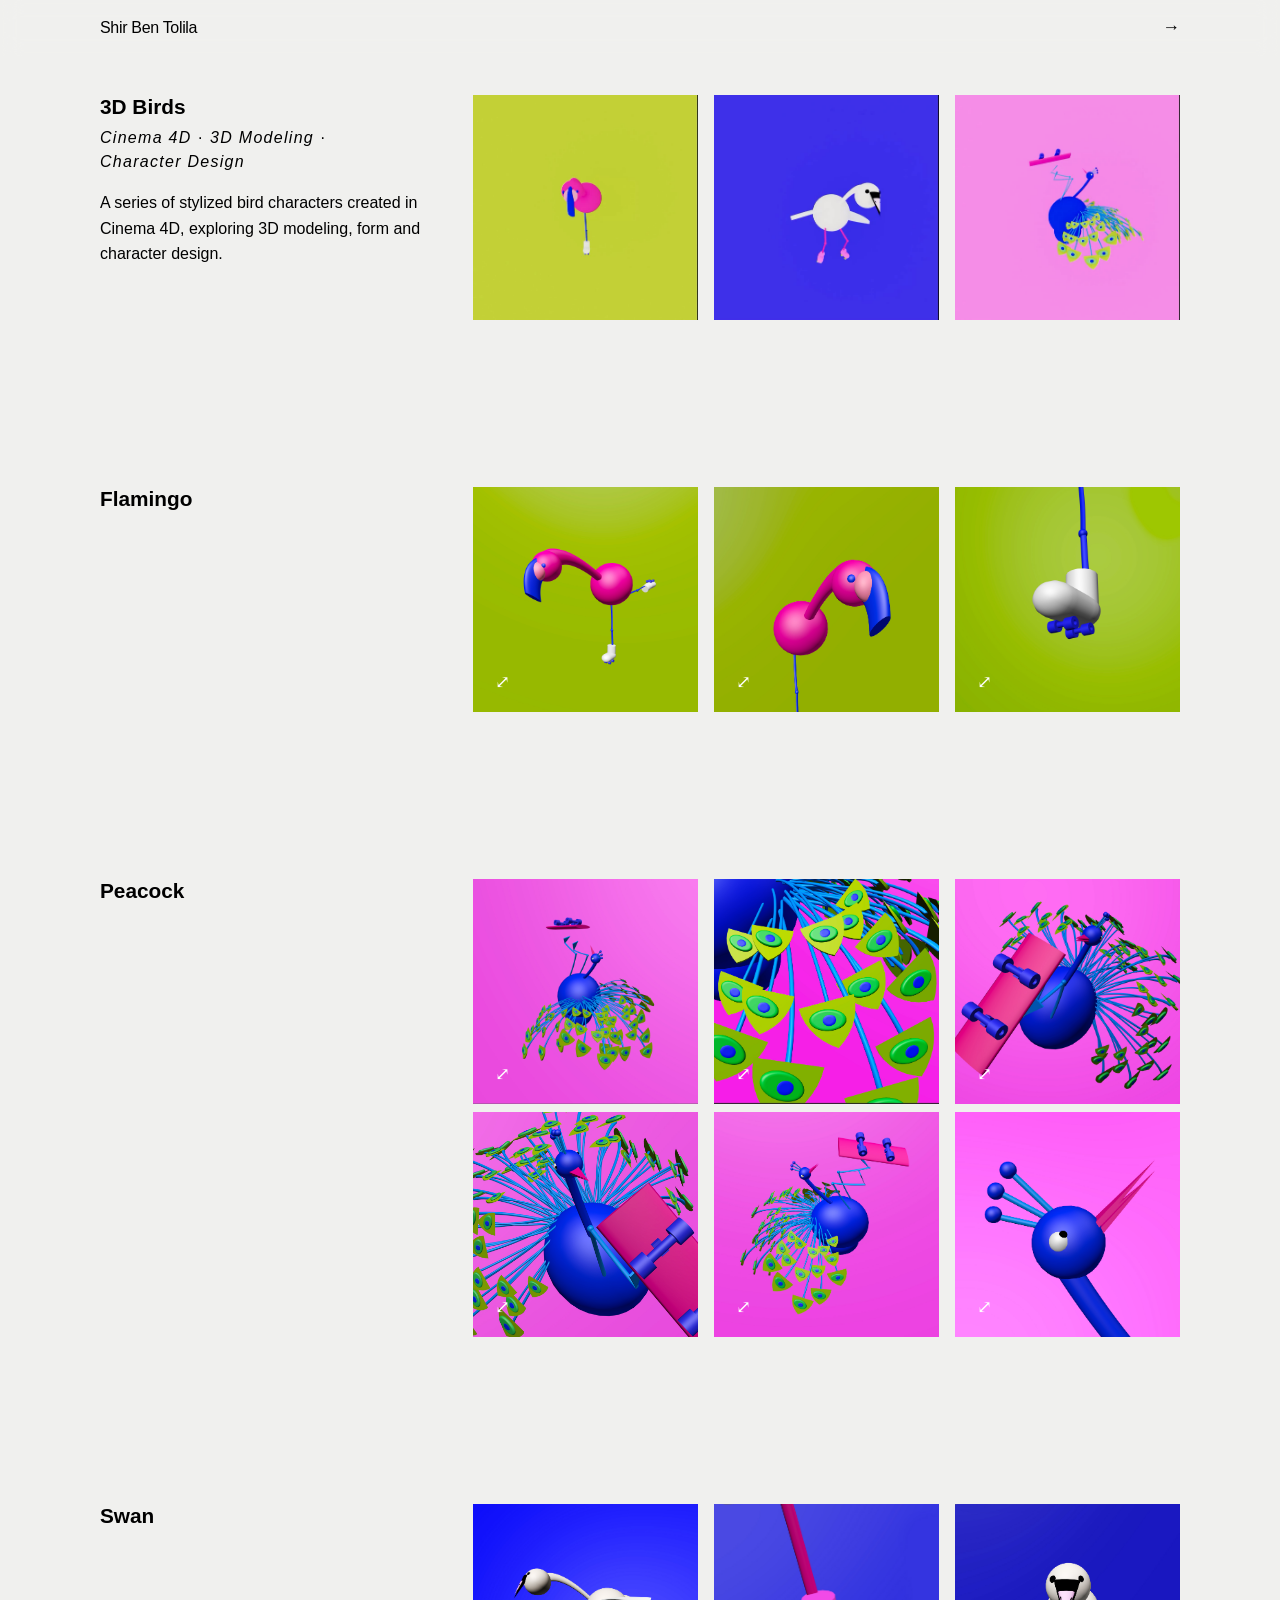
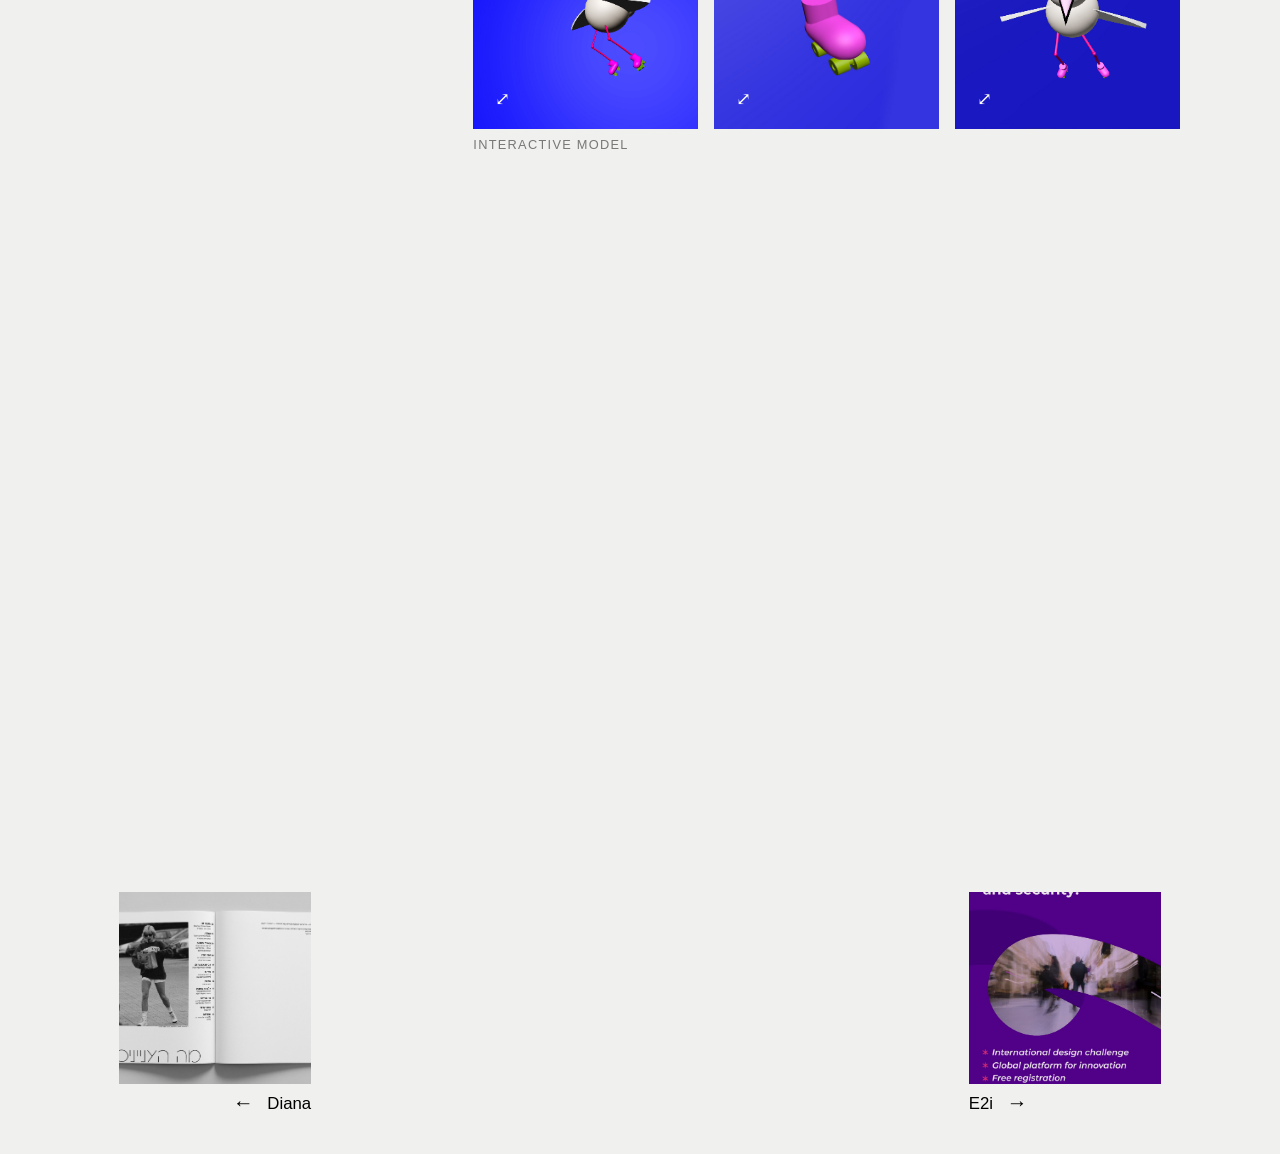
==== 3d-birds.html @ 634f41a6 "Add interactive 3D swan model to 3D Birds project Embed the swan glTF model with Google's <model-vie" ====
<!DOCTYPE html>
<html lang="en" dir="ltr">
<head>
<meta charset="UTF-8">
<meta name="viewport" content="width=device-width, initial-scale=1.0">
<title>3D Birds — Shir Ben Tolila</title>
<link rel="icon" type="image/png" href="Drift/pig.png?v=2">
<link rel="stylesheet" href="https://use.typekit.net/pbp6yge.css">
<link rel="stylesheet" href="style.css?v=95">
<script defer src="widow-fix.js"></script>
<script type="module" src="https://unpkg.com/@google/model-viewer@3.5.0/dist/model-viewer.min.js"></script>
</head>
<body>

  <div class="header-backdrop"></div>

  <h1><a href="index.html">Shir Ben&nbsp;Tolila</a></h1>

  <header class="slim">
    <a class="back-link" href="index.html" aria-label="Back to Work">→</a>
  </header>

  <main>
    <section class="project-section case-study">
      <div class="video-gallery">

        <div class="case-block">
          <div class="case-columns">
            <div class="case-columns__text">
              <h2 class="case-heading">3D Birds</h2>
              <div class="tags">
                <span class="tag">Cinema 4D</span>
                <span class="tag">3D Modeling</span>
                <span class="tag">Character Design</span>
              </div>
              <div class="case-caption">
                <p>A series of stylized bird characters created in Cinema 4D, exploring 3D modeling, form and character design.</p>
              </div>
            </div>
            <div class="case-columns__media">
              <div class="case-media-row case-media-row--triple">
                <button class="gallery-item" type="button">
                  <video autoplay muted loop preload="auto" playsinline poster="posters/3d-birds-flamingo.jpg">
                    <source src="3d%20birds/flamingo.mp4" type="video/mp4">
                  </video>
                </button>
                <button class="gallery-item" type="button">
                  <video autoplay muted loop preload="auto" playsinline poster="posters/3d-birds-swan.jpg">
                    <source src="3d%20birds/swan.mp4" type="video/mp4">
                  </video>
                </button>
                <button class="gallery-item" type="button">
                  <video autoplay muted loop preload="auto" playsinline poster="posters/3d-birds-peacock.jpg">
                    <source src="3d%20birds/peacock.mp4" type="video/mp4">
                  </video>
                </button>
              </div>
            </div>
          </div>
        </div>

        <div class="case-block">
          <div class="case-columns">
            <div class="case-columns__text">
              <h3 class="case-heading">Flamingo</h3>
            </div>
            <div class="case-columns__media">
              <div class="case-media-row case-media-row--triple">
                <button class="gallery-item" type="button">
                  <img src="3d%20birds/flamingo1.jpg" alt="" loading="lazy">
                  <span class="play-icon">&#10530;</span>
                </button>
                <button class="gallery-item" type="button">
                  <img src="3d%20birds/flamingo2.jpg" alt="" loading="lazy">
                  <span class="play-icon">&#10530;</span>
                </button>
                <button class="gallery-item" type="button">
                  <img src="3d%20birds/flamingo3.jpg" alt="" loading="lazy">
                  <span class="play-icon">&#10530;</span>
                </button>
              </div>
            </div>
          </div>
        </div>

        <div class="case-block">
          <div class="case-columns">
            <div class="case-columns__text">
              <h3 class="case-heading">Peacock</h3>
            </div>
            <div class="case-columns__media">
              <div class="case-media-row case-media-row--triple">
                <button class="gallery-item" type="button">
                  <img src="3d%20birds/peacock1.jpg" alt="" loading="lazy">
                  <span class="play-icon">&#10530;</span>
                </button>
                <button class="gallery-item" type="button">
                  <img src="3d%20birds/peacock2.jpg" alt="" loading="lazy">
                  <span class="play-icon">&#10530;</span>
                </button>
                <button class="gallery-item" type="button">
                  <img src="3d%20birds/peacock3.jpg" alt="" loading="lazy">
                  <span class="play-icon">&#10530;</span>
                </button>
              </div>
              <div class="case-media-row case-media-row--triple">
                <button class="gallery-item" type="button">
                  <img src="3d%20birds/peacock4.jpg" alt="" loading="lazy">
                  <span class="play-icon">&#10530;</span>
                </button>
                <button class="gallery-item" type="button">
                  <img src="3d%20birds/peacock5.jpg" alt="" loading="lazy">
                  <span class="play-icon">&#10530;</span>
                </button>
                <button class="gallery-item" type="button">
                  <img src="3d%20birds/peacock6.jpg" alt="" loading="lazy">
                  <span class="play-icon">&#10530;</span>
                </button>
              </div>
            </div>
          </div>
        </div>

        <div class="case-block">
          <div class="case-columns">
            <div class="case-columns__text">
              <h3 class="case-heading">Swan</h3>
            </div>
            <div class="case-columns__media">
              <div class="case-media-row case-media-row--triple">
                <button class="gallery-item" type="button">
                  <img src="3d%20birds/swan1.jpg" alt="" loading="lazy">
                  <span class="play-icon">&#10530;</span>
                </button>
                <button class="gallery-item" type="button">
                  <img src="3d%20birds/swan2.jpg" alt="" loading="lazy">
                  <span class="play-icon">&#10530;</span>
                </button>
                <button class="gallery-item" type="button">
                  <img src="3d%20birds/swan4.jpg" alt="" loading="lazy">
                  <span class="play-icon">&#10530;</span>
                </button>
              </div>
              <h4 class="case-subheading">Interactive Model</h4>
              <model-viewer class="model-viewer-frame" src="3d%20birds/Shir%20Klein%20swan1.gltf" camera-controls auto-rotate shadow-intensity="0" exposure="1" alt="Interactive 3D model of the swan character"></model-viewer>
            </div>
          </div>
        </div>

      </div>
    </section>
  </main>

  <div class="lightbox">
    <button class="lightbox-close" aria-label="Close" type="button">&times;</button>
    <button class="nav-btn" data-dir="prev" aria-label="Previous work">←</button>
    <button class="nav-btn" data-dir="next" aria-label="Next work">→</button>
    <div class="lightbox-stage">
      <video controls playsinline loop style="display:none">
        <source src="" type="video/mp4">
      </video>
      <img src="" alt="" style="display:none">
    </div>
  </div>

  <nav class="project-nav">
    <a class="project-nav__link project-nav__link--prev" href="diana.html">
      <video class="project-nav__thumb" muted playsinline loop preload="metadata" poster="Diana/1.jpg">
        <source src="Diana/Diana%20cover.mp4" type="video/mp4">
      </video>
      <span class="project-nav__row">
        <span class="project-nav__arrow">←</span>
        <span class="project-nav__title">Diana</span>
      </span>
    </a>
    <a class="project-nav__link project-nav__link--next" href="e2i.html">
      <video class="project-nav__thumb" muted playsinline loop preload="metadata" poster="posters/e2i.jpg">
        <source src="e2i/Comp%201.mp4" type="video/mp4">
      </video>
      <span class="project-nav__row">
        <span class="project-nav__title">E2i</span>
        <span class="project-nav__arrow">→</span>
      </span>
    </a>
  </nav>

  <script src="carousel.js?v=53"></script>

</body>
</html>
---- style.css ----
:root{
  --paper: #F0F0EE;
  --ink: #000000;
  --stamp: #A6371F;
  --line: rgba(0,0,0,0.16);
  --mono: 'ibm-plex-mono', 'Courier New', monospace;
}
*{box-sizing:border-box; margin:0; padding:0;}
html{scroll-behavior:smooth;}
body{
  background:var(--paper);
  color:var(--ink);
  font-family: 'helvetica-neue-lt-pro', 'Helvetica Neue', Arial, sans-serif;
  -webkit-font-smoothing:antialiased;
  overflow-x:hidden;
  text-wrap: pretty;
}

/* registration cross — print/poster reference */
.reg-cross{
  position:fixed;
  width:18px; height:18px;
  opacity:0.35;
  z-index:5;
  pointer-events:none;
}
.reg-cross::before, .reg-cross::after{
  content:'';
  position:absolute;
  background:var(--ink);
}
.reg-cross::before{ width:100%; height:1px; top:50%; left:0; }
.reg-cross::after{ width:1px; height:100%; left:50%; top:0; }
.reg-tl{ top:24px; right:24px; }
.reg-br{ bottom:24px; left:24px; }

header{
  display:flex;
  flex-direction:column;
  justify-content:flex-start;
  padding: 80px 6vw 0;
  position:relative;
}

header.slim{
  min-height:auto;
  padding: 3.5vh 6vw 1vh;
}

.eyebrow{
  font-family: var(--mono);
  font-size: 1rem;
  font-weight:400;
  letter-spacing: 0.15em;
  text-transform: uppercase;
  color: var(--stamp);
  margin-bottom: 2rem;
  display:flex;
  align-items:center;
  gap:0.6em;
}
.eyebrow::before{
  content:'';
  display:inline-block;
  width:8px; height:8px;
  background:var(--stamp);
  border-radius:50%;
}

.header-backdrop{
  position:fixed;
  top:0;
  left:0;
  right:0;
  height:56px;
  background:rgba(240,240,238,0.55);
  backdrop-filter:blur(10px);
  -webkit-backdrop-filter:blur(10px);
  z-index:40;
  pointer-events:none;
}

h1{
  position:fixed;
  top:20px;
  left:100px;
  font-size: 1rem;
  line-height: 1;
  font-weight: 400;
  letter-spacing: -0.02em;
  z-index:50;
  transition: top 0.3s ease, font-size 0.3s ease, font-weight 0.3s ease, letter-spacing 0.3s ease;
}

/* homepage: name starts big as the hero heading, shrinks into the nav row on scroll */
body:has(.hero) h1{
  top:10vh;
  font-size:3.2rem;
  font-weight:700;
  letter-spacing:0.02em;
}
body:has(.hero).scrolled h1{
  top:20px;
  font-size:1rem;
  font-weight:400;
  letter-spacing:-0.02em;
}
h1 a{
  color:inherit;
  text-decoration:none;
}

.tagline{
  margin-top: 2.5rem;
  font-size: 1rem;
  font-weight:400;
  max-width: 42ch;
  color: rgba(0,0,0,0.72);
  line-height:1.5;
}

.stamp-badge{
  position:absolute;
  top: 8vh;
  left: 6vw;
  border: 1.5px solid var(--stamp);
  color: var(--stamp);
  font-family: var(--mono);
  font-size: 1rem;
  font-weight:400;
  letter-spacing: 0.1em;
  padding: 0.5em 0.9em;
  transform: rotate(-6deg);
  text-transform:uppercase;
}

main{
  padding: 10vh 24px;
}

/* project detail pages get extra breathing room from the sides */
main:has(.video-gallery){
  padding-left: 100px;
  padding-right: 100px;
  padding-top: 2.5vh;
}

/* about page matches the same side spacing as project pages */
main:has(.about-body){
  padding-left: 100px;
  padding-right: 100px;
}

/* homepage matches the same side spacing as project pages */
main:has(.project-grid){
  padding-left: 100px;
  padding-right: 100px;
}

.section-label{
  font-family: var(--mono);
  font-size: 1rem;
  font-weight:400;
  letter-spacing: 0.15em;
  text-transform: uppercase;
  color: rgba(0,0,0,0.5);
  margin-bottom: 1.5rem;
  padding-bottom: 1rem;
}
.project-grid + .section-label{
  margin-top: 4rem;
}

.site-nav{
  position:fixed;
  top:28px;
  right:100px;
  transform: translateY(-50%);
  z-index:50;
  display:flex;
  gap:1.5rem;
}
.site-nav a{
  font-size:1rem;
  line-height:1;
  font-weight:400;
  letter-spacing:-0.02em;
  color: var(--ink);
  text-decoration:none;
}
.site-nav a:hover{ color: var(--stamp); }
.site-nav a.is-active{ text-decoration: underline; text-underline-offset: 4px; }

.back-link{
  position:fixed;
  top:28px;
  right:100px;
  transform: translateY(-50%);
  display:inline-flex;
  align-items:center;
  justify-content:center;
  color: var(--ink);
  font-size:1.1rem;
  line-height:1;
  text-decoration:none;
  z-index:50;
  transition: color 0.2s ease;
}
.back-link:hover{ color: var(--stamp); }

.hero{
  display:flex;
  flex-direction:column;
  gap:0.5rem;
  max-width:60ch;
  margin-bottom:4rem;
  margin-top:5rem;
}
.hero-role{
  font-size:1.1rem;
  color: #000000;
  font-weight:500;
}
.hero-tagline{
  font-size:1rem;
  line-height:1.6;
  margin-top:0;
}

/* homepage project cards */
.project-grid{
  display:grid;
  grid-template-columns: repeat(2, 1fr);
  gap: 24px;
  background: var(--paper);
}
.project-card{
  position:relative;
  aspect-ratio: 1/1;
  overflow:hidden;
  display:block;
  background:#000;
  transition: box-shadow 0.1s ease, transform 0.1s ease;
}
.project-card:hover{
  box-shadow: 0 15px 40px rgba(0,0,0,0.15);
  transform: scale(1.03);
  z-index:3;
}
.project-card video,
.project-card img{
  position:absolute;
  inset:0;
  width:100%;
  height:100%;
  object-fit:cover;
}
.card-tags{
  display:flex;
  flex-wrap:wrap;
  gap:0.4em;
}

.project-item{
  display:flex;
  flex-direction:column;
  gap:0.6rem;
}

.tags{
  display:flex;
  flex-wrap:wrap;
  gap:0.4em;
}

.project-header + .tags{
  margin-bottom:2.5rem;
}

.tag{
  font-family: 'helvetica-neue-lt-pro', 'Helvetica Neue', Arial, sans-serif;
  font-size:1rem;
  letter-spacing:0.08em;
  color: var(--ink);
  font-weight:400;
  font-style:italic;
  display:inline-block;
  width:fit-content;
}

.tag:not(:last-child)::after{
  content:"\00b7";
  font-style:normal;
  margin-left:0.4em;
}

.project-grid--row{
  grid-template-columns: repeat(4, 1fr);
}

@media (max-width: 640px){
  .project-grid{
    grid-template-columns: 1fr;
  }

  main:has(.video-gallery){
    padding-left: 24px;
    padding-right: 24px;
  }

  body:has(.video-gallery) h1{
    left: 24px;
  }

  .back-link{
    right: 24px;
  }

  .site-nav{
    right: 24px;
  }

  main:has(.project-grid){
    padding-left: 24px;
    padding-right: 24px;
  }

  body:has(.project-grid) h1{
    left: 24px;
  }

  main:has(.about-body){
    padding-left: 24px;
    padding-right: 24px;
  }

  body:has(.about-body) h1{
    left: 24px;
  }

  /* name wraps to two lines on narrow screens; give the hero extra clearance */
  body:has(.hero) .hero{
    margin-top: 8.5rem;
  }
}

.project-section{
  display:grid;
  grid-template-columns: repeat(6, 1fr);
  column-gap: 1%;
  padding: 0 1.5%;
  box-sizing: border-box;
  align-items:start;
  margin-bottom: 8vh;
}
.project-section:last-child{ margin-bottom:0; }

.case-study ~ .section-label,
.case-study ~ .contact{
  padding-left: 1.5%;
  box-sizing: border-box;
}

.project-text{
  grid-column: 6 / 7;
  grid-row: 1;
}

.project-header{
  display:flex;
  flex-direction:column;
  gap:0.75rem;
  margin-bottom:2.5rem;
}

.task-solution{
  display:flex;
  flex-direction:column;
  gap:1.5rem;
}

@media (max-width: 640px){
  .project-section{
    display:block;
  }
  .project-text{
    margin-bottom:2.5rem;
  }
}

/* case-study layout (currently: Meshek Ofaim) */
.project-section.case-study{
  display:block;
  padding:0;
}

.project-header-full{
  margin-top:2rem;
  margin-bottom:0.5rem;
}

/* three-column case study layout: text in the left third, media across the right two-thirds */
.case-columns{
  grid-column: 1 / 7;
  display:grid;
  grid-template-columns: repeat(3, 1fr);
  gap: 40px;
  align-items:start;
  margin-top:2rem;
}
.case-columns__text{
  grid-column: 1 / 2;
}
.case-columns__media{
  grid-column: 2 / 4;
  display:flex;
  flex-direction:column;
  gap:0.5rem;
}
.case-columns__media.video-gallery{
  grid-row: auto;
  display:block;
}
.case-columns__text .case-caption{
  grid-column: auto;
  grid-row: auto;
  max-width:100%;
}
.case-columns__text .case-media-intro{
  max-width:100%;
}
.case-columns__text .case-heading{
  margin-bottom:0.6rem;
}
.case-columns__text .tags{
  margin-bottom:1.2rem;
}
@media (max-width: 640px){
  .case-columns{
    display:block;
  }
  .case-columns__text{
    margin-bottom:2.5rem;
  }
}

.case-heading{
  font-size:1.3rem;
  font-weight:600;
  margin-bottom:0;
}

.case-media-intro{
  max-width:50%;
  font-size:1rem;
  line-height:1.6;
  color: var(--ink);
}

.case-subheading{
  font-size:0.8rem;
  font-weight:400;
  color: rgba(0,0,0,0.5);
  text-transform:uppercase;
  letter-spacing:0.1em;
  margin-bottom:0;
}

.model-viewer-frame{
  display:block;
  width:100%;
  height:60vh;
  margin-top:0.5rem;
  background: var(--paper);
}

.case-study .video-gallery{
  display:block;
  gap:0;
}

.case-block{
  display:grid;
  grid-template-columns: repeat(6, 1fr);
  column-gap: 1%;
  align-items:stretch;
  margin-bottom: 15vh;
}
.case-block:last-child{ margin-bottom:0; }

.gallery-item--section-gap{
  margin-top: calc(6vh - 16px);
}

.case-media{
  grid-column: 1 / 7;
  grid-row: 2;
  display:flex;
  flex-direction:column;
  gap:0.5rem;
}

.case-media-row{
  display:grid;
  grid-template-columns: repeat(2, auto);
  justify-content:center;
  gap:16px;
}

.case-media-row--split{
  align-items:stretch;
}

/* stretch a single video to fill the full content width instead of
   being sized/centered by its own intrinsic aspect ratio */
.case-media-row--full{
  grid-template-columns: 1fr;
}
.case-media-row--full .gallery-item{
  width:100%;
  max-width:100%;
}
.case-media-row--full .gallery-item video{
  width:100%;
  height:auto;
  max-height:none;
  aspect-ratio: 16 / 9;
  object-fit:cover;
}

/* let each image in the row grow to fill 90% of the screen height, sized by its own aspect ratio
   rather than being squeezed into a fixed-width column; stack them one after another instead of
   side by side so nothing needs to scroll sideways */
.case-media-row--tall{
  display:flex;
  flex-direction:column;
  grid-template-columns:none;
  align-items:center;
}
.case-media-row--tall .gallery-item{
  flex:0 0 auto;
  width:auto;
  height:auto;
}
.case-media-row--tall .gallery-item img{
  display:block;
  width:auto;
  height:auto;
  max-height:90vh;
  max-width:100%;
  object-fit:contain;
}

/* stretch every image in this gallery to the full content width,
   stacked one above another, instead of being sized/centered by
   each image's own aspect ratio */
.case-media--full .case-media-row{
  grid-template-columns: 1fr;
  justify-content: stretch;
}
.case-media--full .gallery-item,
.case-media--full .case-media-row--tall .gallery-item{
  width:100%;
  max-width:100%;
}
.case-media--full .gallery-item img,
.case-media--full .case-media-row--tall .gallery-item img{
  width:100%;
  height:auto;
  max-height:none;
  object-fit:contain;
}

.case-media-row--align-start{
  align-items:start;
}

.case-media-row--triple{
  grid-template-columns: 1fr 1fr 1fr;
}

.case-media-row--quad{
  grid-template-columns: 0.7fr 1.3fr 0.7fr 40px 1.3fr;
  align-items:stretch;
}

.case-media-column{
  position:relative;
  display:flex;
  flex-direction:column;
  justify-content:center;
  gap:0.6px;
  height:100%;
}

.quad-spacer{
  position:relative;
}

.quad-arrow{
  position:absolute;
  width:90px;
  height:90px;
  pointer-events:none;
  z-index:3;
}

.quad-arrow--drawings{
  left:75px;
  top:90px;
  width:70px;
  height:70px;
}

.quad-arrow--drawings-mobile{
  display:none;
  width:60px;
  height:60px;
  margin:4px auto 8px;
  pointer-events:none;
  transform: rotate(90deg);
}

.quad-arrow--hammer{
  left:-47px;
  top:72%;
  width:81px;
  height:81px;
  transform: scaleY(-1);
}

.quad-arrow--hammer-mobile{
  display:none;
  width:60px;
  height:60px;
  margin:4px auto 8px;
  pointer-events:none;
}

.case-media-column--gap-before{
  margin-left: min(64px, 35%);
}

.case-media-column .gallery-item{
  flex:0 0 auto;
  overflow:visible;
}

.case-media-column .gallery-item img{
  height:auto;
  object-fit:contain;
  filter: drop-shadow(0 2px 2px rgba(0,0,0,0.1));
}

.case-media-column .gallery-item--half{
  width:50%;
  margin:0 auto;
}

.case-media-column .gallery-item--large{
  width:120%;
  margin:0 32% 0 0;
}

@media (max-width: 640px){
  .case-media-row--split,
  .case-media-row--quad{
    grid-template-columns: 1fr;
  }
  .case-media-column{
    height:auto;
  }
  .quad-arrow--drawings{
    display:none;
  }
  .quad-arrow--drawings-mobile{
    display:block;
  }
  .quad-arrow--hammer{
    display:none;
  }
  .quad-arrow--hammer-mobile{
    display:block;
  }
  .case-media-column .gallery-item{
    flex:none;
  }
  .case-media-column .gallery-item img{
    height:auto;
    object-fit:contain;
  }
  .case-media-column--gap-before{
    margin-left:0;
  }
  .case-media-column .gallery-item--large{
    width:70%;
    margin:0 auto;
  }
}

.case-caption{
  grid-column: 1 / 7;
  grid-row: 1;
  display:flex;
  flex-direction:column;
  justify-content:flex-start;
  max-width:50%;
  margin-bottom: 1.5rem;
  font-size:1rem;
  line-height:1.6;
  color: var(--ink);
}
.case-caption p + p{
  margin-top:0.5em;
}

@media (max-width: 640px){
  .case-block{
    display:block;
  }
  .case-media-row{
    grid-template-columns: 1fr;
  }
  .case-caption{
    max-width:100%;
    margin-top:0;
    margin-bottom:1.5rem;
  }
  .case-media-intro{
    max-width:100%;
  }
}

.project-title{
  font-size: 1rem;
  font-weight:400;
}

.project-desc{
  font-size:1rem;
  font-weight:400;
  line-height:1.6;
  color: var(--ink);
}
.project-desc strong{
  font-weight:400;
}

.task-solution p strong{
  display:inline-block;
  margin-bottom:0.6em;
  font-weight:700;
}

.about-body{
  max-width:50vw;
  display:flex;
  flex-direction:column;
  gap:1rem;
}
.profile-photo{
  width:100%;
  aspect-ratio:1/1;
  object-fit:cover;
}

.case-media--2col{
  grid-column: 1 / 3;
  grid-row: 1;
}

.case-caption--4col{
  grid-column: 3 / 7;
  max-width:100%;
  font-size: 1.7rem;
  line-height: 1.4;
}
.about-body .project-desc{
  font-size:1rem;
  font-weight:400;
}

@media (max-width: 640px){
  .about-body{
    max-width:100%;
  }
}

/* project video gallery — single full-width column within the 5-col image area */
.video-gallery{
  grid-column: 1 / 6;
  grid-row: 1;
  display:flex;
  flex-direction:column;
  gap: 16px;
}

.shape-row{
  display:flex;
  align-items:center;
  flex-wrap:nowrap;
  gap:24px;
  padding:0 0 2rem;
  margin-top:0;
  overflow-x:auto;
}

.shape-row img{
  height:70px;
  width:auto;
  flex-shrink:0;
  object-fit:contain;
}

.shape-row img.shape-row__lg{
  height:140px;
}

.shape-row img[src*="עיגול ורוד כהה"]{
  height:63px;
}

.shape-row img[src*="מלבן טורכיז"],
.shape-row img[src*="מלבן ורוד בהיר"]{
  height:49px;
}

.image-quad{
  display:grid;
  grid-template-columns: repeat(3, 1fr);
  gap:16px;
}

.image-quad img{
  width:100%;
  aspect-ratio:1/1;
  object-fit:cover;
}

.frame-row{
  display:grid;
  grid-template-columns: repeat(3, 1fr);
  gap:16px;
}

.frame-row img{
  width:100%;
  height:auto;
  display:block;
}

.frame-row--wide{
  grid-template-columns: repeat(5, 1fr);
}

@media (max-width: 640px){
  .frame-row--wide{
    grid-template-columns: repeat(2, 1fr);
  }
}

.case-media--square{
  width:100%;
  max-width:500px;
  margin:0 auto;
  aspect-ratio:1/1;
  overflow:hidden;
}

.case-media--full-width{
  grid-column: 1 / 7;
}

.case-media--square .clean-video{
  width:100%;
  height:100%;
  max-height:90vh;
  aspect-ratio:auto;
  object-fit:cover;
  object-position:center;
  transform:scale(1.06);
}

.loader-frames{
  background:transparent;
}

.loader-frames video{
  width:100%;
  height:100%;
  object-fit:cover;
  object-position:center;
  display:block;
}

.gallery-item{
  position:relative;
  overflow:hidden;
  display:block;
  width:fit-content;
  max-width:100%;
  margin:0 auto;
  background:none;
  border:none;
  padding:0;
  cursor:pointer;
}
.gallery-item--static{
  cursor:default;
}
.gallery-item video,
.gallery-item img{
  display:block;
  width:auto;
  height:auto;
  max-width:100%;
  max-height:90vh;
  object-fit:contain;
  margin:0 auto;
  pointer-events:none;
}

/* let a full-width hero image size purely by width, matching the video above it instead of being letterboxed by the 90vh cap */
.gallery-item--wide img{
  max-height:none;
}

/* crop the empty right portion of the final-film video frame so it ends at the subject instead of trailing off into empty background */
.gallery-item--crop-right{
  aspect-ratio: 1415 / 900;
  overflow:hidden;
}
.gallery-item--crop-right video{
  width:100%;
  height:100%;
  max-height:90vh;
  object-fit:cover;
  object-position:left center;
}

/* shrink to fit, preserving the video's own aspect ratio (no cropping) */
.gallery-item--crop-rafat video,
.gallery-item--crop-bottom video{
  width:100%;
  height:auto;
  max-height:90vh;
  object-fit:contain;
}
/* no black letterbox behind these — let the page background show through instead */
.gallery-item--crop-rafat,
.gallery-item--crop-bottom{
  background:none;
}

/* crop out the black bars baked into the top/bottom of this video's source */
.gallery-item--crop-y{
  aspect-ratio: 1280 / 855;
  overflow:hidden;
}
.gallery-item--crop-y video{
  width:100%;
  height:100%;
  max-height:90vh;
  object-fit:cover;
  object-position:center;
}
.clean-video-frame{
  display:block;
  width:fit-content;
  max-width:100%;
  max-height:90vh;
  margin:0 auto;
  overflow:hidden;
  background:none;
}

.clean-video{
  display:block;
  width:auto;
  height:auto;
  max-width:100%;
  max-height:90vh;
  object-fit:contain;
  margin:0 auto;
  background:none;
  /* source clips have a thin black edge baked in; zoom slightly to crop it out */
  transform:scale(1.03);
}

.gallery-item .play-icon{
  position:absolute;
  inset:0;
  display:flex;
  align-items:center;
  justify-content:center;
  font-size:1.5rem;
  color:#FFFFFF;
  background: rgba(14,13,10,0.15);
  transition: background 0.2s ease;
}
.gallery-item:hover .play-icon{ background: rgba(14,13,10,0.4); }

.gallery-item.is-playing .play-icon{ display:none; }

.play-icon--video svg{
  width:60px;
  height:60px;
}

/* autoplaying-with-sound-toggle items: no extra darkening on hover */
.gallery-item--sound:hover .play-icon{ background: rgba(14,13,10,0.15); }

.sound-toggle{
  position:absolute;
  top:12px;
  right:12px;
  width:2.2rem;
  height:2.2rem;
  display:flex;
  align-items:center;
  justify-content:center;
  color:#FFFFFF;
  background: rgba(14,13,10,0.45);
  border-radius:50%;
  cursor:pointer;
  z-index:2;
  transition: background 0.2s ease;
}
.sound-toggle:hover{ background: rgba(14,13,10,0.7); }

/* expand icon on image items sits in the bottom-left corner instead of centered */
.gallery-item:has(img) .play-icon{
  inset:auto;
  left:12px;
  bottom:12px;
  top:auto;
  right:auto;
  width:2.2rem;
  height:2.2rem;
  font-size:1.1rem;
  background: none;
}
.gallery-item:has(img):hover .play-icon{ background: none; }

/* lightbox */
.lightbox{
  position:fixed;
  inset:0;
  background: rgba(14,13,10,0.96);
  display:flex;
  align-items:center;
  justify-content:center;
  z-index:100;
  opacity:0;
  visibility:hidden;
  transition: opacity 0.2s ease;
}
.lightbox.is-open{
  opacity:1;
  visibility:visible;
}
.lightbox-stage{
  max-width:88vw;
  max-height:82vh;
}
.lightbox-stage video,
.lightbox-stage img{
  display:block;
  max-width:88vw;
  max-height:82vh;
}
.lightbox-close{
  position:absolute;
  top:24px;
  right:24px;
  background:none;
  border:none;
  color:#FFFFFF;
  font-size:2rem;
  line-height:1;
  cursor:pointer;
  z-index:2;
}
.lightbox-close:hover{ color: var(--stamp); }

.nav-btn{
  width:2.6rem;
  height:2.6rem;
  border:none;
  background:transparent;
  color:#FFFFFF;
  font-size:1.1rem;
  font-family:inherit;
  cursor:pointer;
  display:flex;
  align-items:center;
  justify-content:center;
  transition: color 0.2s ease;
  position:absolute;
  top:50%;
  transform:translateY(-50%);
  z-index:3;
}
.nav-btn:hover{ color: var(--stamp); }
.nav-btn[data-dir="prev"]{ left:1rem; }
.nav-btn[data-dir="next"]{ right:1rem; }

footer{
  position:fixed;
  bottom:24px;
  right:24px;
  z-index:50;
  padding:0;
  display:flex;
  flex-wrap:wrap;
  justify-content:flex-end;
  align-items:flex-end;
  gap:2rem;
}

.contact{
  display:flex;
  flex-direction:row;
  flex-wrap:wrap;
  gap:2.5rem;
  margin-top:1rem;
}
.section-label:has(+ .contact){
  margin-bottom: 0.5rem;
  padding-bottom: 0;
}
.section-label + .contact{
  margin-top: 0;
}
.contact a{
  display:flex;
  align-items:center;
  gap:0.6rem;
  color: var(--ink);
  text-decoration:none;
  font-size: 1rem;
  font-weight:400;
  width:fit-content;
}
.contact a span{
  border-bottom: 1px solid var(--ink);
}
.contact a:hover{ color: var(--stamp); }
.contact a:hover span{ border-color: var(--stamp); }
.contact-icon{
  width:32px;
  height:32px;
  border-radius:50%;
  object-fit:cover;
}

@media (prefers-reduced-motion: no-preference){
  h1, .tagline, .eyebrow{
    animation: rise 0.8s ease both;
  }
  .eyebrow{ animation-delay: 0s; }
  h1{ animation-delay: 0.1s; }
  .tagline{ animation-delay: 0.25s; }
}
@keyframes rise{
  from{ opacity:0; transform: translateY(16px); }
  to{ opacity:1; transform: translateY(0); }
}

a:focus-visible, button:focus-visible{
  outline: 2px solid var(--stamp);
  outline-offset: 3px;
}

.project-nav{
  display:flex;
  justify-content:space-between;
  align-items:center;
  gap:2rem;
  margin-top:6vh;
  padding: 2.5rem calc(100px + 1.5%);
}

.project-nav__link{
  display:flex;
  flex-direction:column;
  align-items:flex-start;
  gap:0.6rem;
  color: var(--ink);
  text-decoration:none;
  transition: color 0.2s ease;
}

.project-nav__link:hover{ color: var(--stamp); }

.project-nav__row{
  display:flex;
  align-items:center;
  gap:0.85rem;
}

.project-nav__arrow{
  font-size:1.3rem;
  line-height:1;
}

.project-nav__thumb{
  width:192px;
  height:192px;
  object-fit:cover;
  flex:0 0 auto;
}

@media (max-width: 700px){
  .project-nav__thumb{
    width:144px;
    height:144px;
  }
}

.project-nav__link--prev{
  align-items:flex-end;
}

.project-nav__title{
  font-size:1.05rem;
  font-weight:500;
}

@media (max-width: 700px){
  .project-nav{
    padding: 2rem calc(24px + 1.5%);
    gap:1rem;
  }
  .project-nav__title{ font-size:0.95rem; }
}
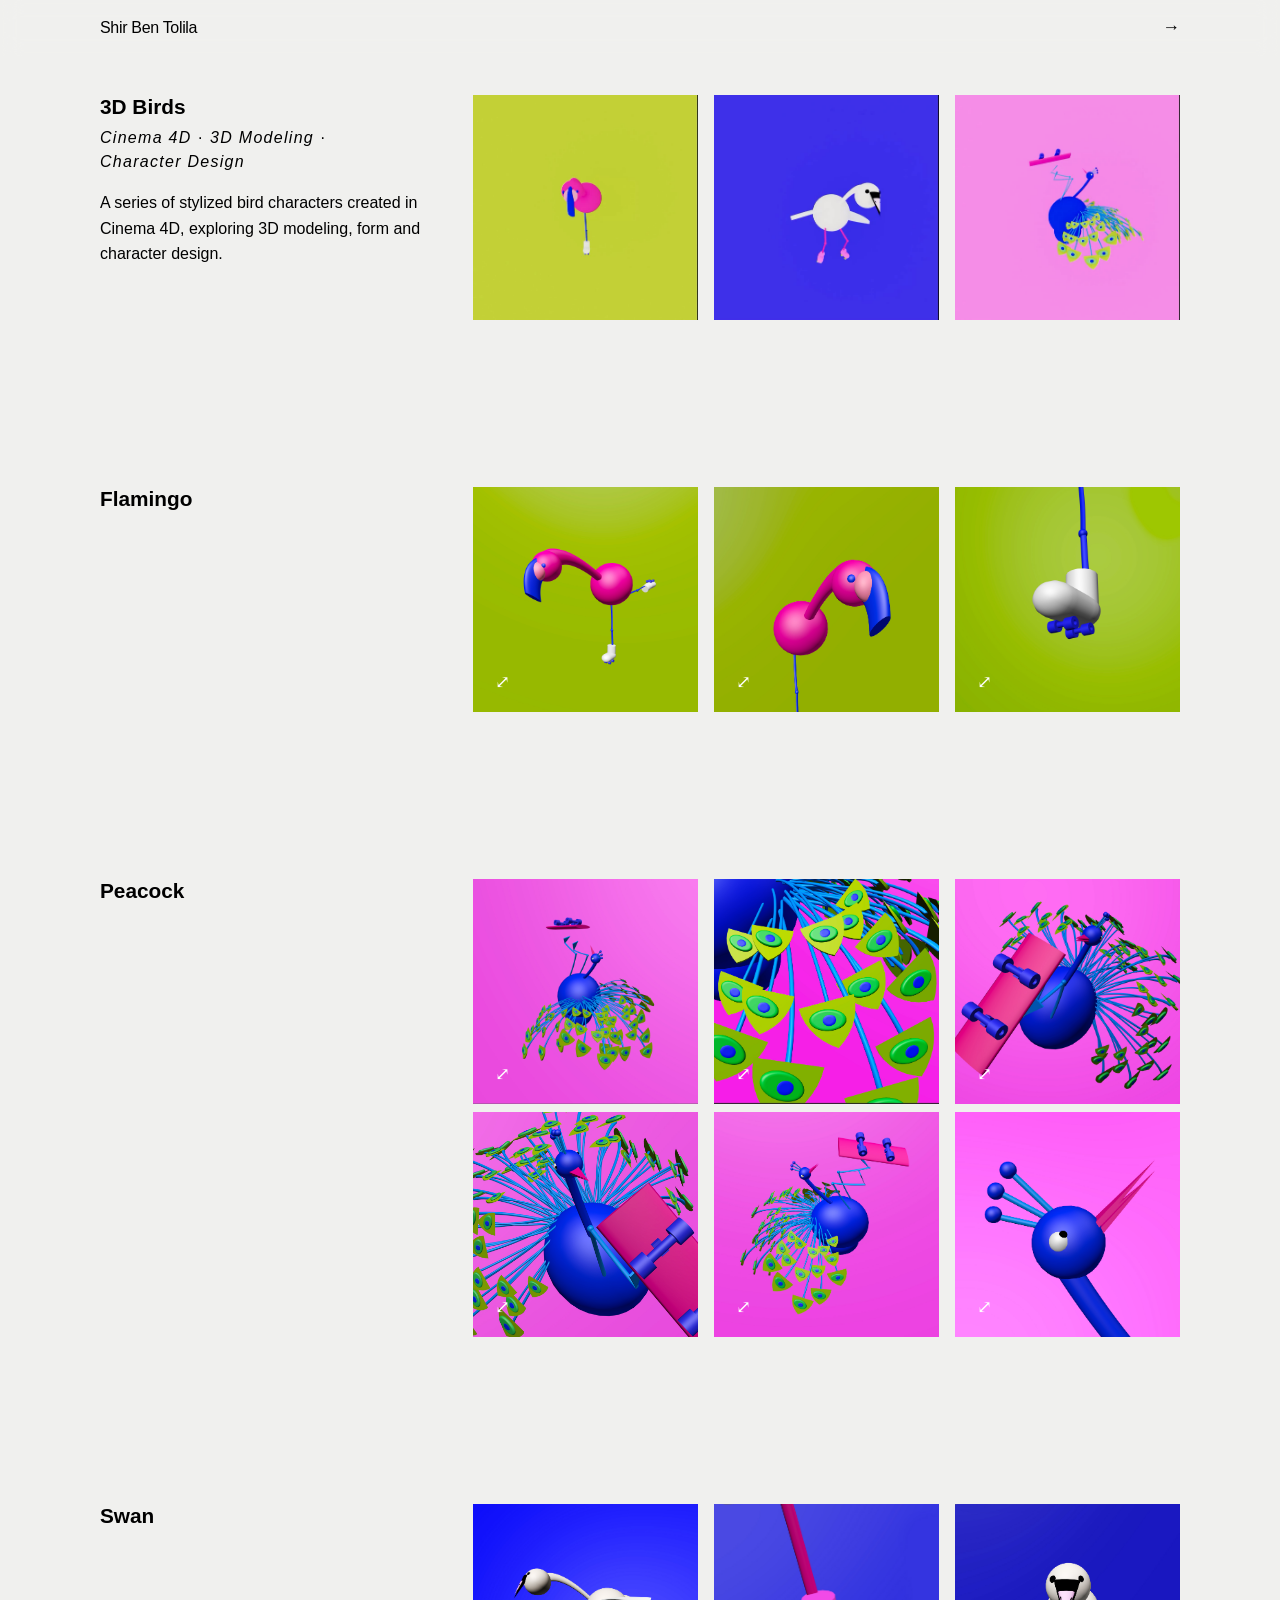
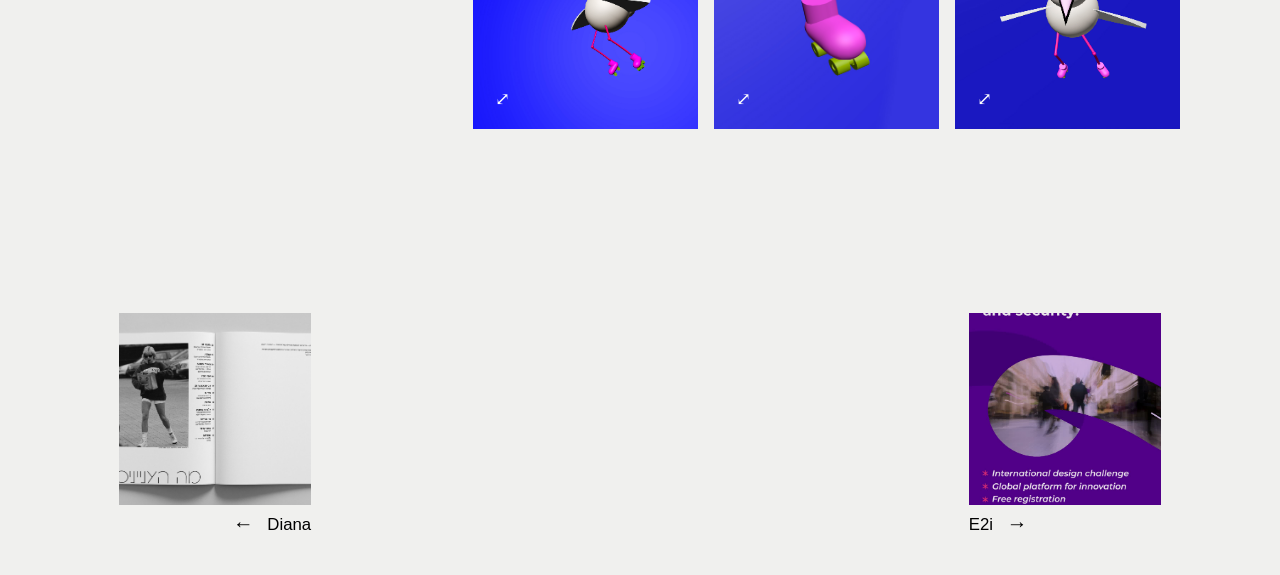
==== commit 2d90de27: "Remove interactive swan model until materials are fixed The exported glTF has no materials, so the m" ====
--- a/3d-birds.html
+++ b/3d-birds.html
@@ -6,9 +6,8 @@
 <title>3D Birds — Shir Ben Tolila</title>
 <link rel="icon" type="image/png" href="Drift/pig.png?v=2">
 <link rel="stylesheet" href="https://use.typekit.net/pbp6yge.css">
-<link rel="stylesheet" href="style.css?v=95">
+<link rel="stylesheet" href="style.css?v=96">
 <script defer src="widow-fix.js"></script>
-<script type="module" src="https://unpkg.com/@google/model-viewer@3.5.0/dist/model-viewer.min.js"></script>
 </head>
 <body>
 
@@ -141,8 +140,6 @@
                   <span class="play-icon">&#10530;</span>
                 </button>
               </div>
-              <h4 class="case-subheading">Interactive Model</h4>
-              <model-viewer class="model-viewer-frame" src="3d%20birds/Shir%20Klein%20swan1.gltf" camera-controls auto-rotate shadow-intensity="0" exposure="1" alt="Interactive 3D model of the swan character"></model-viewer>
             </div>
           </div>
         </div>
--- a/style.css
+++ b/style.css
@@ -466,14 +466,6 @@
   margin-bottom:0;
 }
 
-.model-viewer-frame{
-  display:block;
-  width:100%;
-  height:60vh;
-  margin-top:0.5rem;
-  background: var(--paper);
-}
-
 .case-study .video-gallery{
   display:block;
   gap:0;
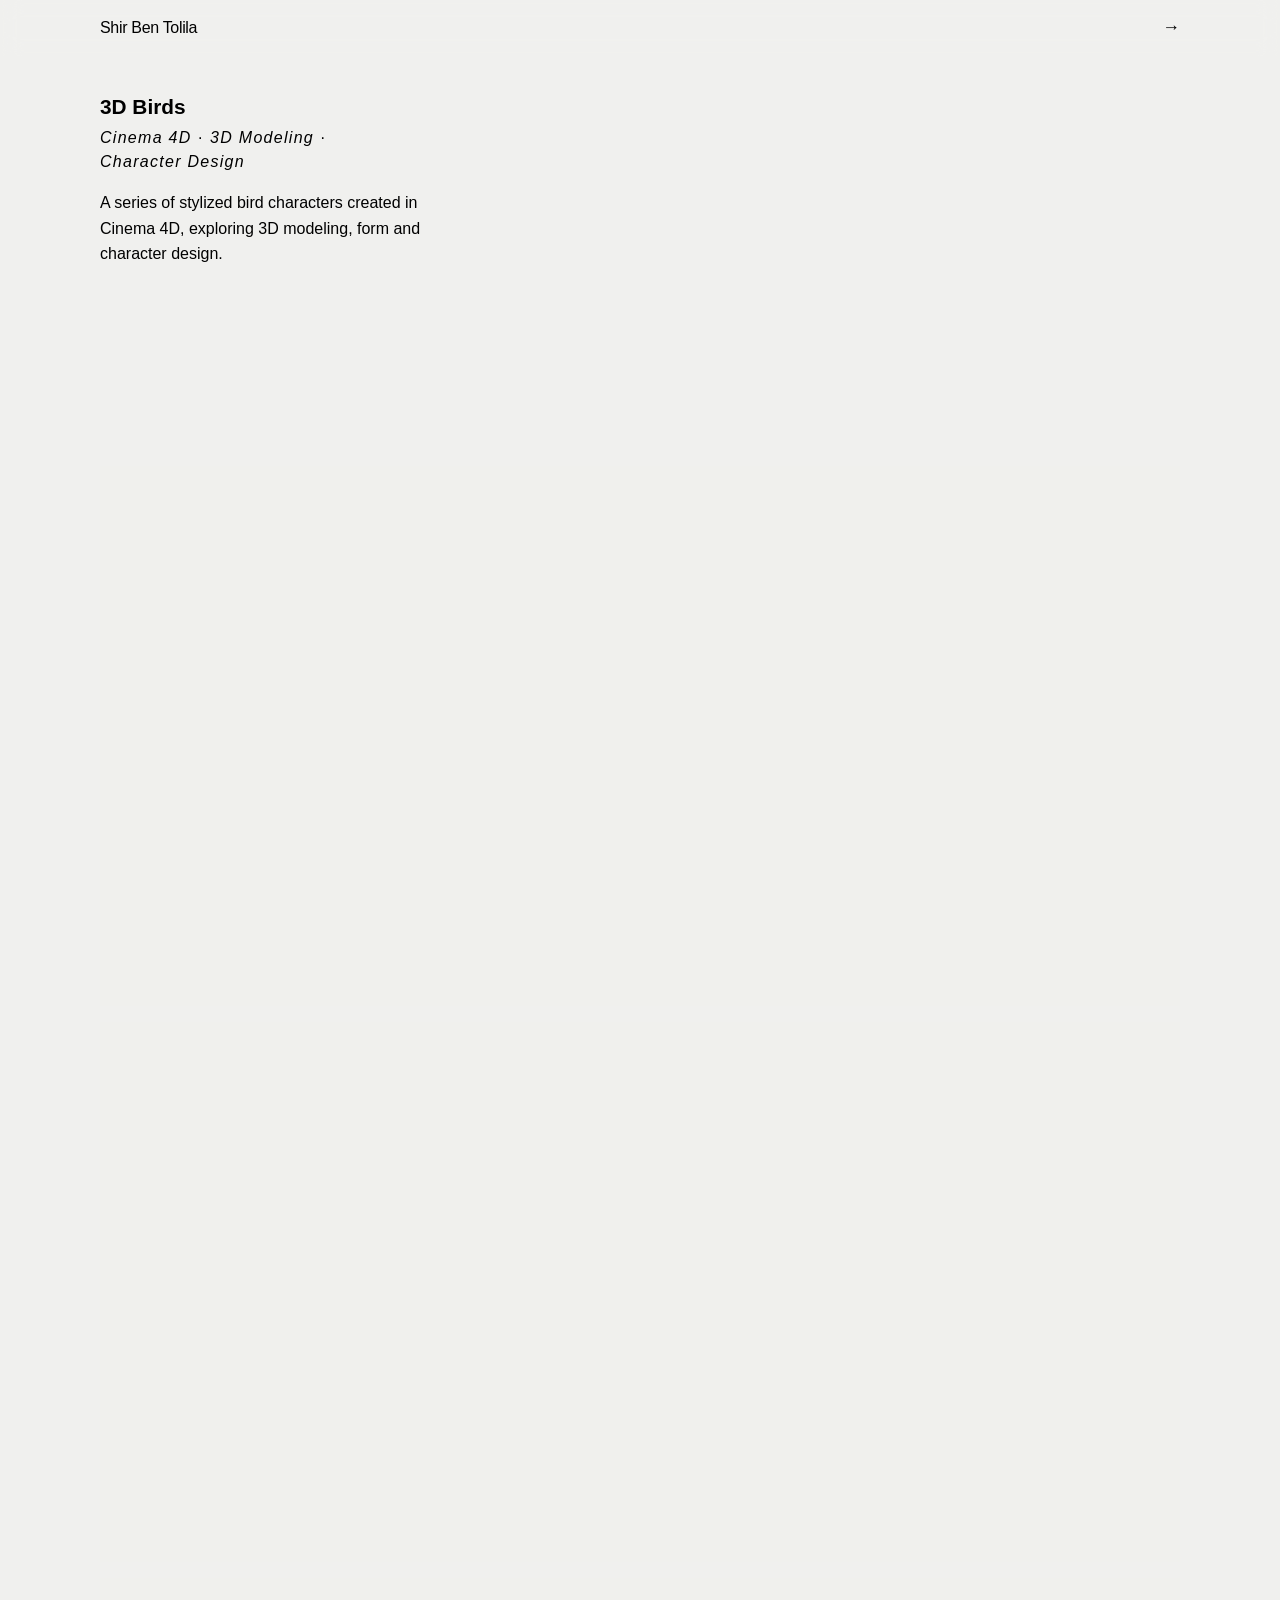
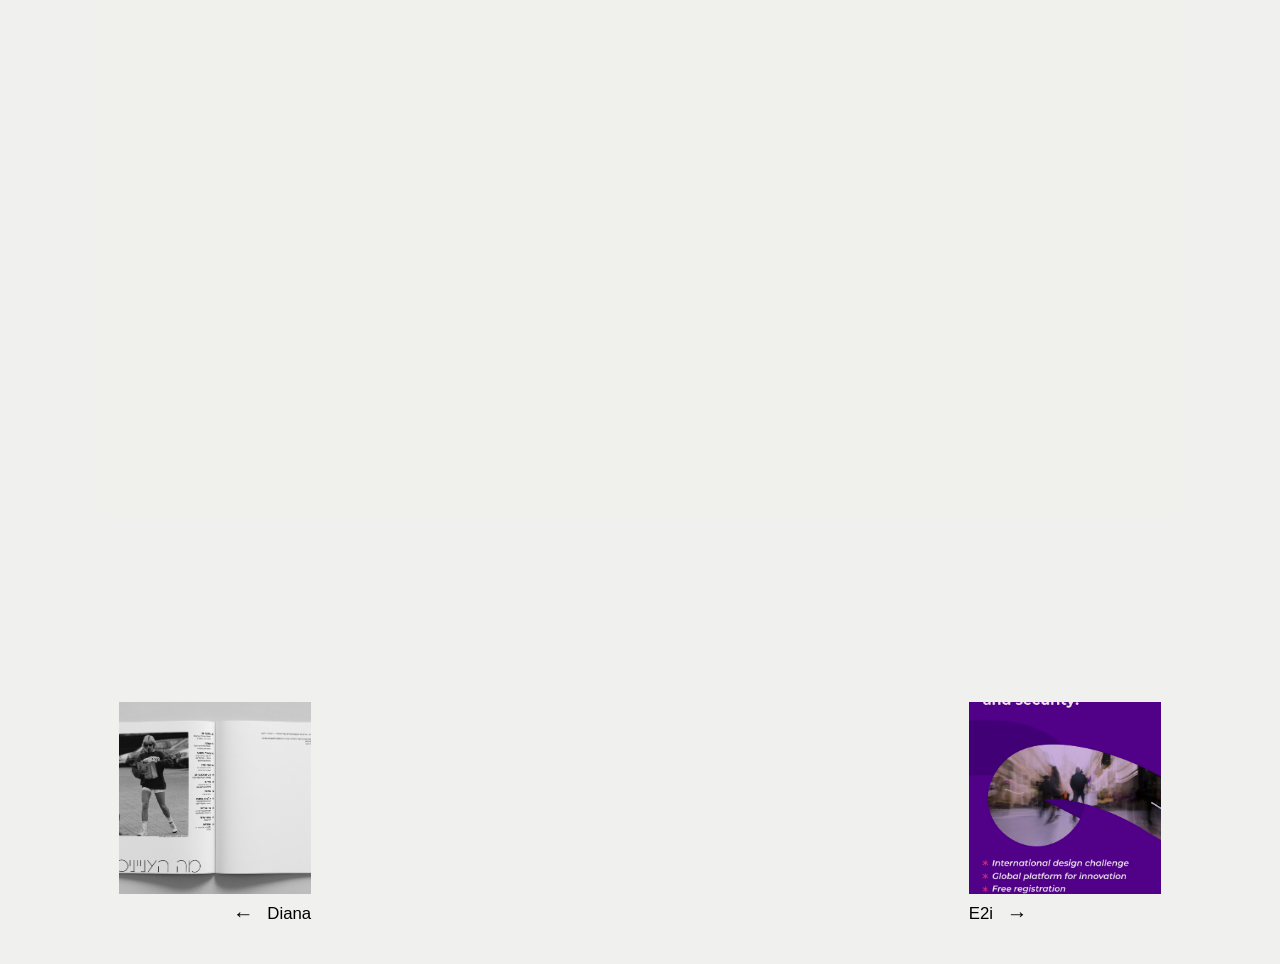
==== commit 4374e0a6: "Re-add interactive 3D bird models with fixed lighting Adds working flamingo, swan, and peacock model" ====
--- a/3d-birds.html
+++ b/3d-birds.html
@@ -6,8 +6,9 @@
 <title>3D Birds — Shir Ben Tolila</title>
 <link rel="icon" type="image/png" href="Drift/pig.png?v=2">
 <link rel="stylesheet" href="https://use.typekit.net/pbp6yge.css">
-<link rel="stylesheet" href="style.css?v=96">
+<link rel="stylesheet" href="style.css?v=97">
 <script defer src="widow-fix.js"></script>
+<script type="module" src="https://unpkg.com/@google/model-viewer@3.5.0/dist/model-viewer.min.js"></script>
 </head>
 <body>
 
@@ -36,109 +37,16 @@
                 <p>A series of stylized bird characters created in Cinema 4D, exploring 3D modeling, form and character design.</p>
               </div>
             </div>
-            <div class="case-columns__media">
-              <div class="case-media-row case-media-row--triple">
-                <button class="gallery-item" type="button">
-                  <video autoplay muted loop preload="auto" playsinline poster="posters/3d-birds-flamingo.jpg">
-                    <source src="3d%20birds/flamingo.mp4" type="video/mp4">
-                  </video>
-                </button>
-                <button class="gallery-item" type="button">
-                  <video autoplay muted loop preload="auto" playsinline poster="posters/3d-birds-swan.jpg">
-                    <source src="3d%20birds/swan.mp4" type="video/mp4">
-                  </video>
-                </button>
-                <button class="gallery-item" type="button">
-                  <video autoplay muted loop preload="auto" playsinline poster="posters/3d-birds-peacock.jpg">
-                    <source src="3d%20birds/peacock.mp4" type="video/mp4">
-                  </video>
-                </button>
-              </div>
-            </div>
           </div>
         </div>
 
         <div class="case-block">
-          <div class="case-columns">
-            <div class="case-columns__text">
-              <h3 class="case-heading">Flamingo</h3>
-            </div>
+          <div class="case-columns case-columns--full">
             <div class="case-columns__media">
-              <div class="case-media-row case-media-row--triple">
-                <button class="gallery-item" type="button">
-                  <img src="3d%20birds/flamingo1.jpg" alt="" loading="lazy">
-                  <span class="play-icon">&#10530;</span>
-                </button>
-                <button class="gallery-item" type="button">
-                  <img src="3d%20birds/flamingo2.jpg" alt="" loading="lazy">
-                  <span class="play-icon">&#10530;</span>
-                </button>
-                <button class="gallery-item" type="button">
-                  <img src="3d%20birds/flamingo3.jpg" alt="" loading="lazy">
-                  <span class="play-icon">&#10530;</span>
-                </button>
-              </div>
-            </div>
-          </div>
-        </div>
-
-        <div class="case-block">
-          <div class="case-columns">
-            <div class="case-columns__text">
-              <h3 class="case-heading">Peacock</h3>
-            </div>
-            <div class="case-columns__media">
-              <div class="case-media-row case-media-row--triple">
-                <button class="gallery-item" type="button">
-                  <img src="3d%20birds/peacock1.jpg" alt="" loading="lazy">
-                  <span class="play-icon">&#10530;</span>
-                </button>
-                <button class="gallery-item" type="button">
-                  <img src="3d%20birds/peacock2.jpg" alt="" loading="lazy">
-                  <span class="play-icon">&#10530;</span>
-                </button>
-                <button class="gallery-item" type="button">
-                  <img src="3d%20birds/peacock3.jpg" alt="" loading="lazy">
-                  <span class="play-icon">&#10530;</span>
-                </button>
-              </div>
-              <div class="case-media-row case-media-row--triple">
-                <button class="gallery-item" type="button">
-                  <img src="3d%20birds/peacock4.jpg" alt="" loading="lazy">
-                  <span class="play-icon">&#10530;</span>
-                </button>
-                <button class="gallery-item" type="button">
-                  <img src="3d%20birds/peacock5.jpg" alt="" loading="lazy">
-                  <span class="play-icon">&#10530;</span>
-                </button>
-                <button class="gallery-item" type="button">
-                  <img src="3d%20birds/peacock6.jpg" alt="" loading="lazy">
-                  <span class="play-icon">&#10530;</span>
-                </button>
-              </div>
-            </div>
-          </div>
-        </div>
-
-        <div class="case-block">
-          <div class="case-columns">
-            <div class="case-columns__text">
-              <h3 class="case-heading">Swan</h3>
-            </div>
-            <div class="case-columns__media">
-              <div class="case-media-row case-media-row--triple">
-                <button class="gallery-item" type="button">
-                  <img src="3d%20birds/swan1.jpg" alt="" loading="lazy">
-                  <span class="play-icon">&#10530;</span>
-                </button>
-                <button class="gallery-item" type="button">
-                  <img src="3d%20birds/swan2.jpg" alt="" loading="lazy">
-                  <span class="play-icon">&#10530;</span>
-                </button>
-                <button class="gallery-item" type="button">
-                  <img src="3d%20birds/swan4.jpg" alt="" loading="lazy">
-                  <span class="play-icon">&#10530;</span>
-                </button>
+              <div class="model-viewer-row">
+                <model-viewer class="model-viewer-frame" src="3d%20birds/Shir%20Klein%20flamingo.gltf" camera-controls auto-rotate environment-image="3d%20birds/kloofendal_overcast_puresky_1k_fill.hdr" shadow-intensity="0.35" shadow-softness="1" exposure="0.8" tone-mapping="commerce" alt="Interactive 3D model of the flamingo character"></model-viewer>
+                <model-viewer class="model-viewer-frame" src="3d%20birds/Shir%20Klein%20swan.gltf" camera-controls auto-rotate environment-image="3d%20birds/kloofendal_overcast_puresky_1k_fill.hdr" shadow-intensity="0.35" shadow-softness="1" exposure="0.8" tone-mapping="commerce" alt="Interactive 3D model of the swan character"></model-viewer>
+                <model-viewer class="model-viewer-frame" src="3d%20birds/peacock1.gltf" camera-controls auto-rotate environment-image="3d%20birds/kloofendal_overcast_puresky_1k_fill.hdr" shadow-intensity="0.35" shadow-softness="1" exposure="0.8" tone-mapping="commerce" alt="Interactive 3D model of the peacock character"></model-viewer>
               </div>
             </div>
           </div>
--- a/style.css
+++ b/style.css
@@ -417,6 +417,10 @@
   flex-direction:column;
   gap:0.5rem;
 }
+
+.case-columns--full .case-columns__media{
+  grid-column: 1 / 4;
+}
 .case-columns__media.video-gallery{
   grid-row: auto;
   display:block;
@@ -464,6 +468,21 @@
   text-transform:uppercase;
   letter-spacing:0.1em;
   margin-bottom:0;
+}
+
+.model-viewer-row{
+  display:grid;
+  grid-template-columns: 1fr;
+  gap:16px;
+  margin-top:0.5rem;
+}
+
+.model-viewer-frame{
+  display:block;
+  width:100%;
+  height:60vh;
+  background: var(--paper);
+  filter: saturate(1.5);
 }
 
 .case-study .video-gallery{
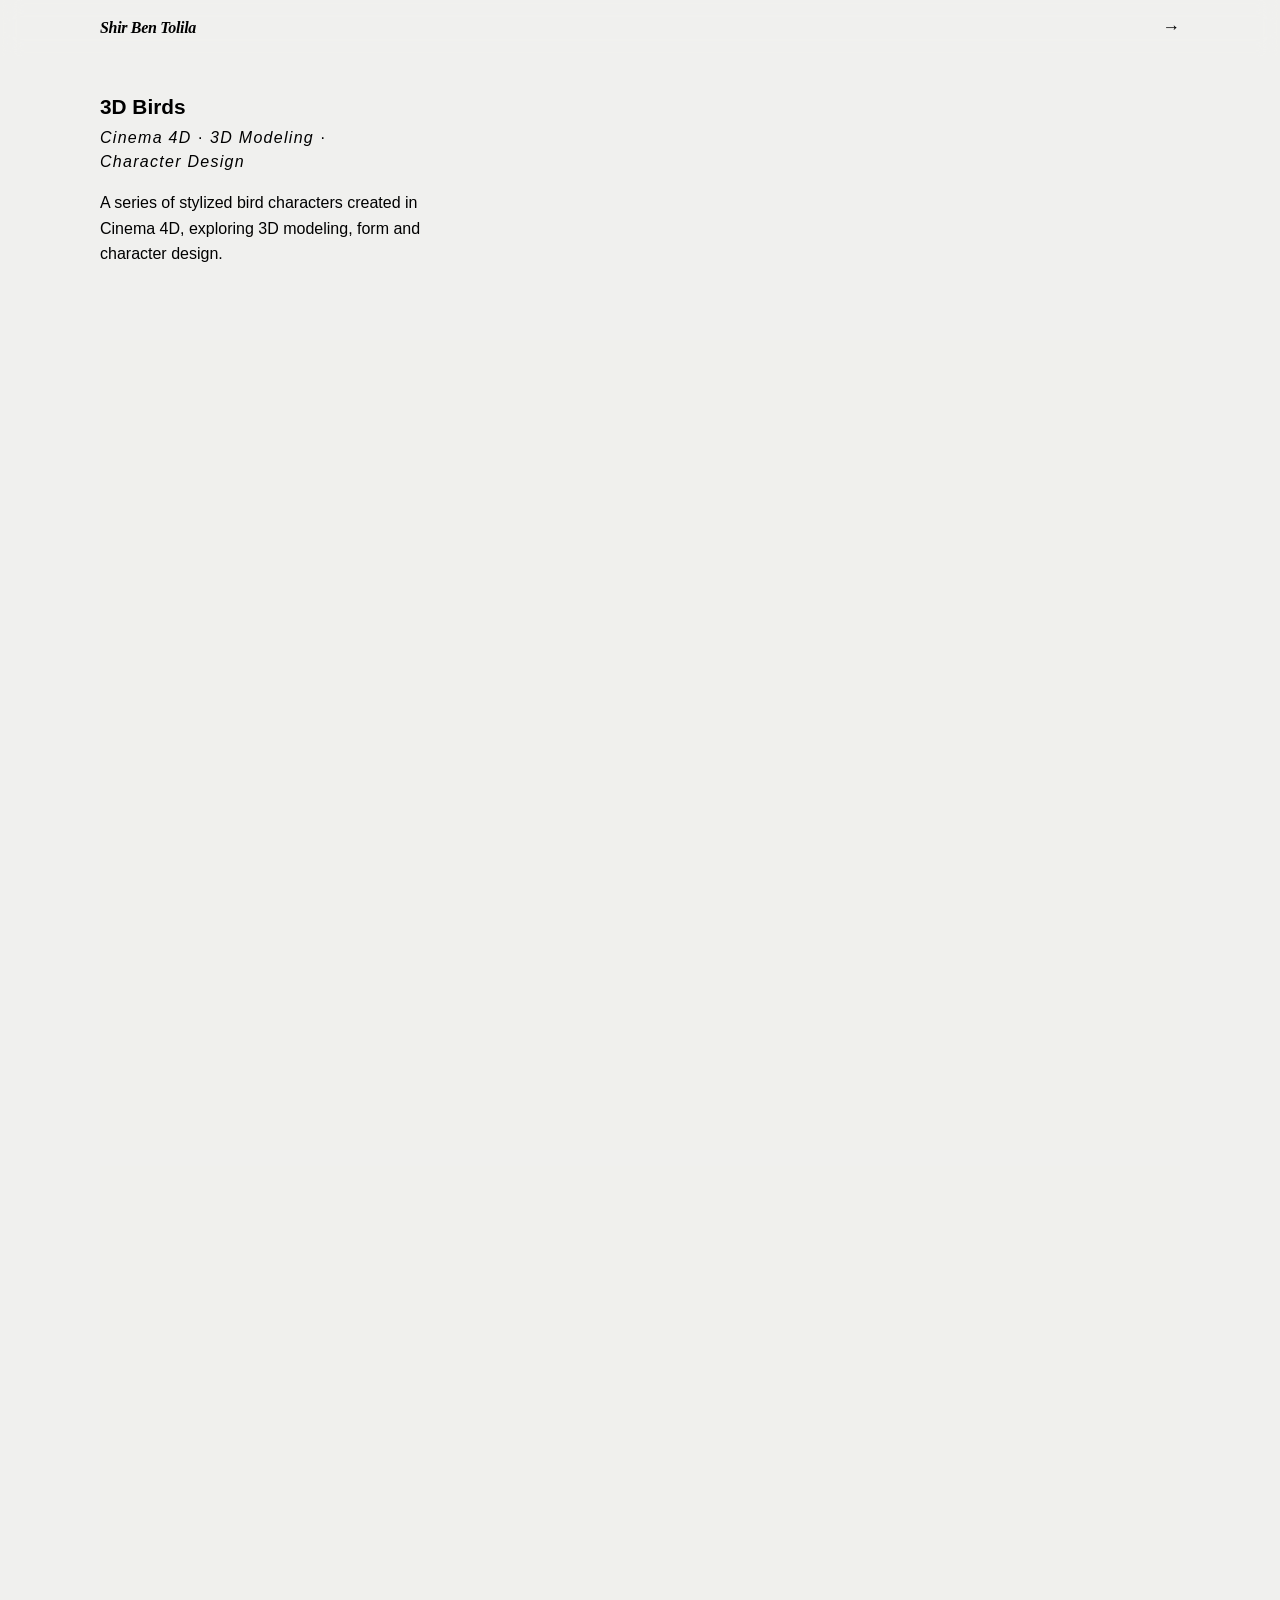
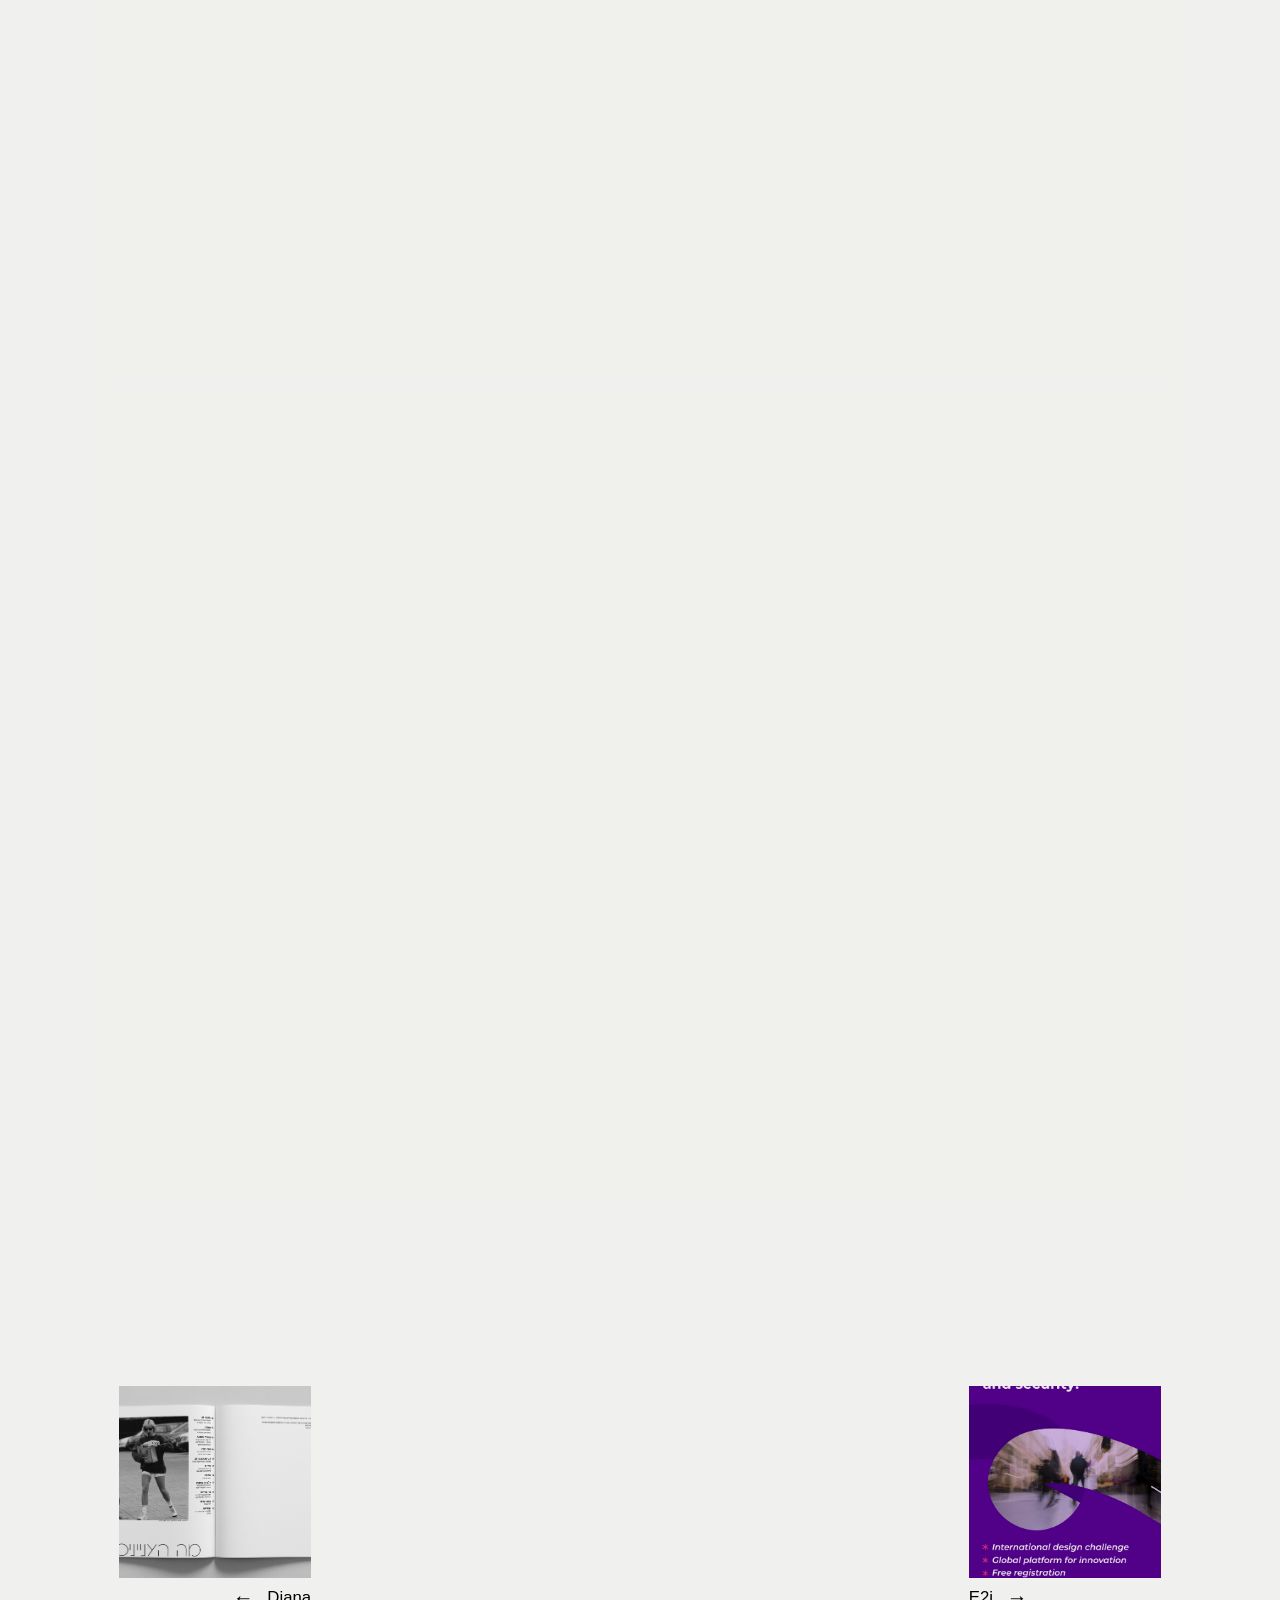
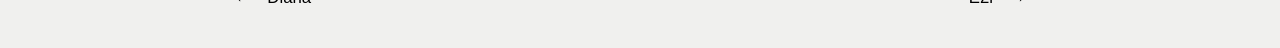
==== commit 3a9fbc8d: "Homepage project row redesign, mobile layout, and 3D Birds fixes - Convert homepage project grid to " ====
--- a/3d-birds.html
+++ b/3d-birds.html
@@ -24,7 +24,7 @@
     <section class="project-section case-study">
       <div class="video-gallery">
 
-        <div class="case-block">
+        <div class="case-block case-block--tight">
           <div class="case-columns">
             <div class="case-columns__text">
               <h2 class="case-heading">3D Birds</h2>
@@ -44,9 +44,9 @@
           <div class="case-columns case-columns--full">
             <div class="case-columns__media">
               <div class="model-viewer-row">
-                <model-viewer class="model-viewer-frame" src="3d%20birds/Shir%20Klein%20flamingo.gltf" camera-controls auto-rotate environment-image="3d%20birds/kloofendal_overcast_puresky_1k_fill.hdr" shadow-intensity="0.35" shadow-softness="1" exposure="0.8" tone-mapping="commerce" alt="Interactive 3D model of the flamingo character"></model-viewer>
-                <model-viewer class="model-viewer-frame" src="3d%20birds/Shir%20Klein%20swan.gltf" camera-controls auto-rotate environment-image="3d%20birds/kloofendal_overcast_puresky_1k_fill.hdr" shadow-intensity="0.35" shadow-softness="1" exposure="0.8" tone-mapping="commerce" alt="Interactive 3D model of the swan character"></model-viewer>
-                <model-viewer class="model-viewer-frame" src="3d%20birds/peacock1.gltf" camera-controls auto-rotate environment-image="3d%20birds/kloofendal_overcast_puresky_1k_fill.hdr" shadow-intensity="0.35" shadow-softness="1" exposure="0.8" tone-mapping="commerce" alt="Interactive 3D model of the peacock character"></model-viewer>
+                <model-viewer class="model-viewer-frame" src="3d%20birds/Shir%20Klein%20flamingo.gltf" camera-controls disable-zoom auto-rotate environment-image="3d%20birds/kloofendal_overcast_puresky_1k_fill.hdr" shadow-intensity="0.35" shadow-softness="1" exposure="0.8" tone-mapping="commerce" alt="Interactive 3D model of the flamingo character"></model-viewer>
+                <model-viewer class="model-viewer-frame" src="3d%20birds/Shir%20Klein%20swan.gltf" camera-controls disable-zoom auto-rotate environment-image="3d%20birds/kloofendal_overcast_puresky_1k_fill.hdr" shadow-intensity="0.35" shadow-softness="1" exposure="0.8" tone-mapping="commerce" alt="Interactive 3D model of the swan character"></model-viewer>
+                <model-viewer class="model-viewer-frame" src="3d%20birds/peacock1.glb" camera-controls disable-zoom auto-rotate environment-image="3d%20birds/kloofendal_overcast_puresky_1k_fill.hdr" shadow-intensity="0.35" shadow-softness="1" exposure="0.8" tone-mapping="commerce" alt="Interactive 3D model of the peacock character"></model-viewer>
               </div>
             </div>
           </div>
--- a/style.css
+++ b/style.css
@@ -6,7 +6,7 @@
   --mono: 'ibm-plex-mono', 'Courier New', monospace;
 }
 *{box-sizing:border-box; margin:0; padding:0;}
-html{scroll-behavior:smooth;}
+html{scroll-behavior:smooth; overflow-anchor:none;}
 body{
   background:var(--paper);
   color:var(--ink);
@@ -84,9 +84,11 @@
   position:fixed;
   top:20px;
   left:100px;
+  font-family: 'big-caslon-fb', serif;
   font-size: 1rem;
   line-height: 1;
-  font-weight: 400;
+  font-weight: 800;
+  font-style: italic;
   letter-spacing: -0.02em;
   z-index:50;
   transition: top 0.3s ease, font-size 0.3s ease, font-weight 0.3s ease, letter-spacing 0.3s ease;
@@ -94,15 +96,20 @@
 
 /* homepage: name starts big as the hero heading, shrinks into the nav row on scroll */
 body:has(.hero) h1{
-  top:10vh;
-  font-size:3.2rem;
-  font-weight:700;
+  top:2vh;
+  left:2vh;
+  font-size:10rem;
+  font-weight:800;
   letter-spacing:0.02em;
+}
+
+body:has(.hero) .site-nav{
+  right:2vh;
 }
 body:has(.hero).scrolled h1{
   top:20px;
   font-size:1rem;
-  font-weight:400;
+  font-weight:800;
   letter-spacing:-0.02em;
 }
 h1 a{
@@ -153,8 +160,12 @@
 
 /* homepage matches the same side spacing as project pages */
 main:has(.project-grid){
-  padding-left: 100px;
-  padding-right: 100px;
+  padding-left: 1vh;
+  padding-right: 1vh;
+  padding-bottom: 1vh;
+  display:flex;
+  flex-direction:column;
+  min-height: 100vh;
 }
 
 .section-label{
@@ -215,6 +226,8 @@
   max-width:60ch;
   margin-bottom:4rem;
   margin-top:5rem;
+  padding-left:1vh;
+  padding-right:1vh;
 }
 .hero-role{
   font-size:1.1rem;
@@ -236,9 +249,9 @@
 }
 .project-card{
   position:relative;
-  aspect-ratio: 1/1;
   overflow:hidden;
   display:block;
+  height: 45vh;
   background:#000;
   transition: box-shadow 0.1s ease, transform 0.1s ease;
 }
@@ -249,22 +262,32 @@
 }
 .project-card video,
 .project-card img{
+  display:block;
+  width:auto;
+  height:100%;
+}
+.card-tags{
   position:absolute;
-  inset:0;
-  width:100%;
-  height:100%;
-  object-fit:cover;
-}
-.card-tags{
+  left:0;
+  right:0;
+  bottom:100%;
   display:flex;
   flex-wrap:wrap;
   gap:0.4em;
+  margin:0 0 0.6rem;
+  opacity:0;
+  transition: opacity 0.15s ease;
+  z-index:1;
+}
+.project-item:hover .card-tags{
+  opacity:1;
 }
 
 .project-item{
   display:flex;
   flex-direction:column;
   gap:0.6rem;
+  position:relative;
 }
 
 .tags{
@@ -298,11 +321,58 @@
   grid-template-columns: repeat(4, 1fr);
 }
 
+.project-grid--single-row{
+  display:flex;
+  align-items: flex-end;
+  overflow-x:auto;
+  gap: 24px;
+  margin-left: -1vh;
+  margin-right: -1vh;
+  margin-top: auto;
+  padding-left: 1vh;
+  padding-right: 1vh;
+  padding-top: 2.2rem;
+}
+.project-grid--single-row .project-item{
+  flex: 0 0 auto;
+}
+
 @media (max-width: 640px){
   .project-grid{
     grid-template-columns: 1fr;
   }
 
+  .project-grid--single-row{
+    flex-direction: column;
+    align-items: stretch;
+    overflow-x: visible;
+    margin-left: -24px;
+    margin-right: -24px;
+    padding-left: 24px;
+    padding-right: 24px;
+  }
+  .project-grid--single-row .project-item{
+    flex: none;
+    width: 100%;
+  }
+  .project-grid--single-row .project-item:has(a[href="drift.html"]){ order: 1; }
+  .project-grid--single-row .project-item:has(a[href="darrow.html"]){ order: 2; }
+  .project-grid--single-row .project-item:has(a[href="meshek-ofaim.html"]){ order: 3; }
+  .project-grid--single-row .project-item:has(a[href="e2i.html"]){ order: 4; }
+  .project-grid--single-row .project-item:has(a[href="kibuts-sign.html"]){ order: 5; }
+  .project-grid--single-row .project-item:has(a[href="music-janers.html"]){ order: 6; }
+  .project-grid--single-row .project-item:has(a[href="diana.html"]){ order: 7; }
+  .project-grid--single-row .project-item:has(a[href="save-the-date.html"]){ order: 8; }
+  .project-grid--single-row .project-item:has(a[href="3d-birds.html"]){ order: 9; }
+  .project-grid--single-row .project-card{
+    height: auto;
+  }
+  .project-grid--single-row .project-card video,
+  .project-grid--single-row .project-card img{
+    width: 100%;
+    height: auto;
+  }
+
   main:has(.video-gallery){
     padding-left: 24px;
     padding-right: 24px;
@@ -310,6 +380,14 @@
 
   body:has(.video-gallery) h1{
     left: 24px;
+  }
+
+  body:has(.hero) h1{
+    left: 0;
+    width: 100vw;
+    font-size: 13.5vw;
+    white-space: nowrap;
+    text-align: center;
   }
 
   .back-link{
@@ -480,7 +558,7 @@
 .model-viewer-frame{
   display:block;
   width:100%;
-  height:60vh;
+  height:90vh;
   background: var(--paper);
   filter: saturate(1.5);
 }
@@ -496,6 +574,9 @@
   column-gap: 1%;
   align-items:stretch;
   margin-bottom: 15vh;
+}
+.case-block--tight{
+  margin-bottom: 1vh;
 }
 .case-block:last-child{ margin-bottom:0; }
 
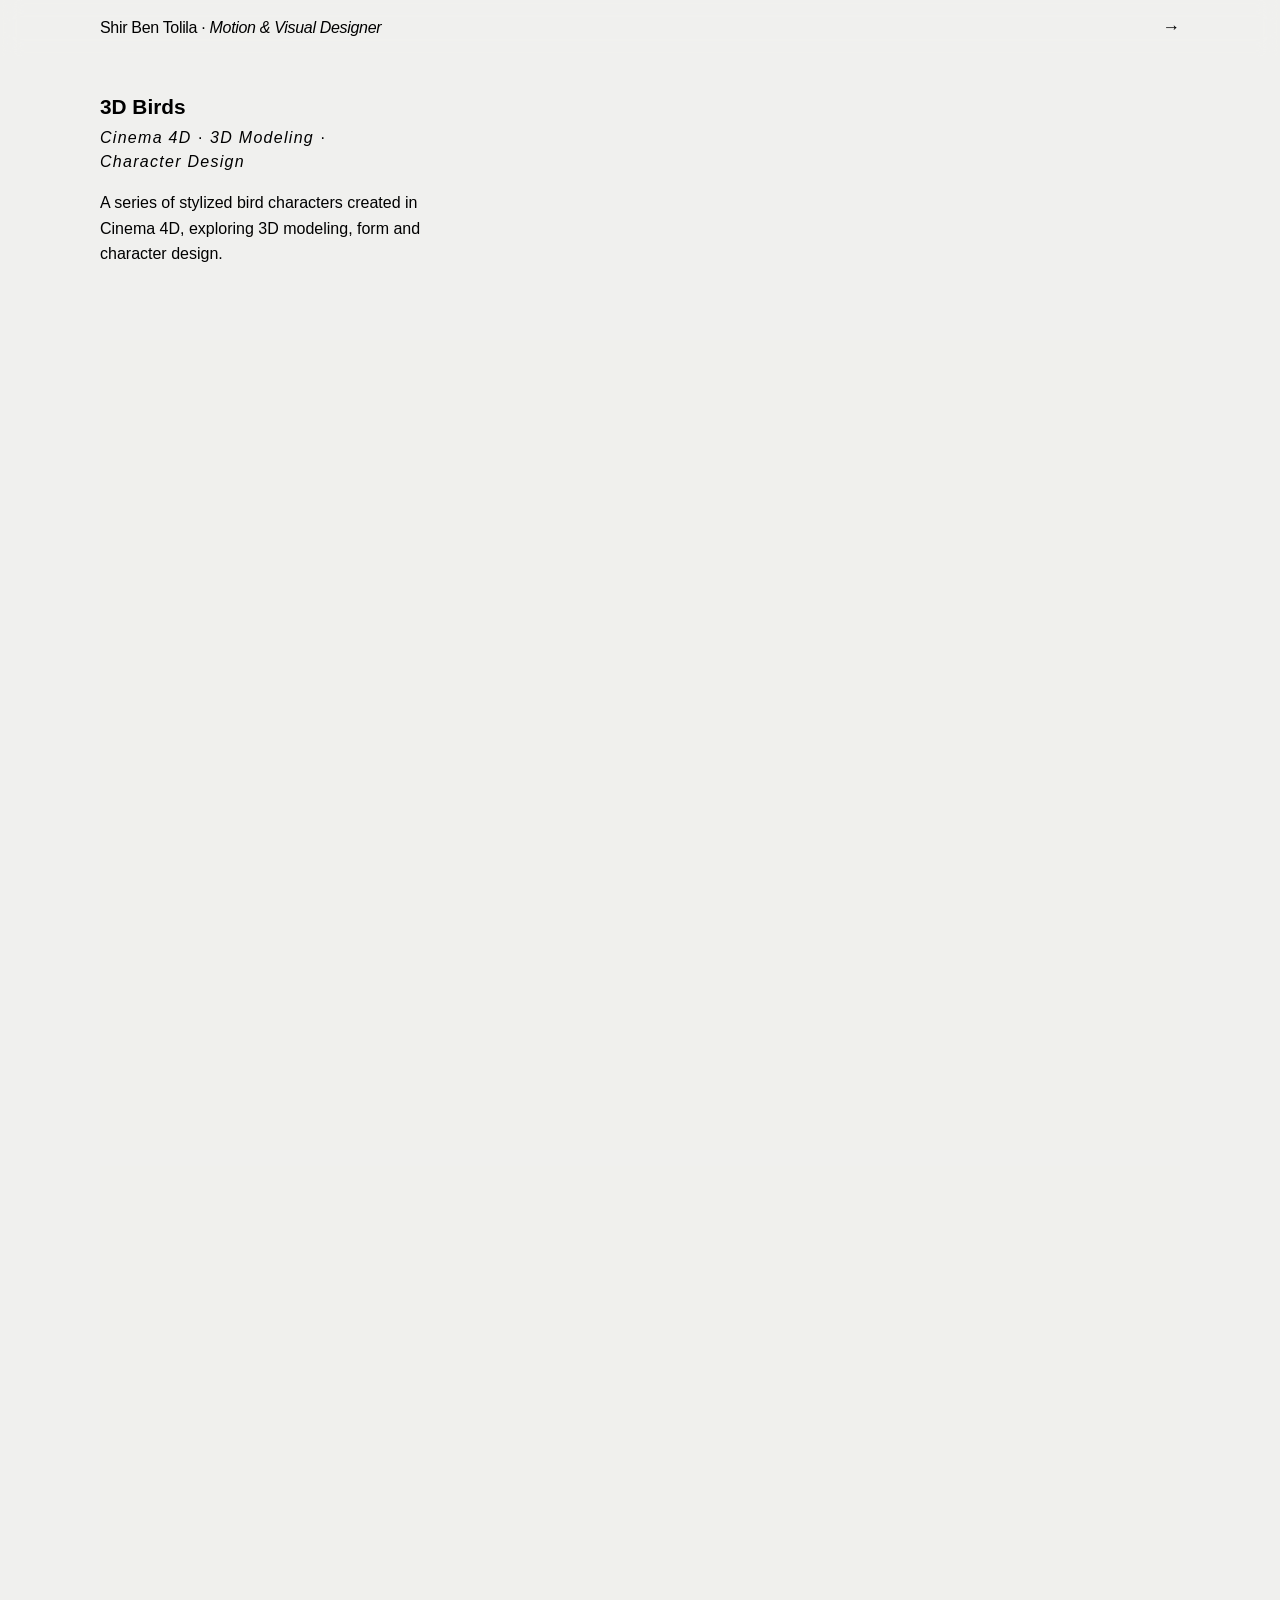
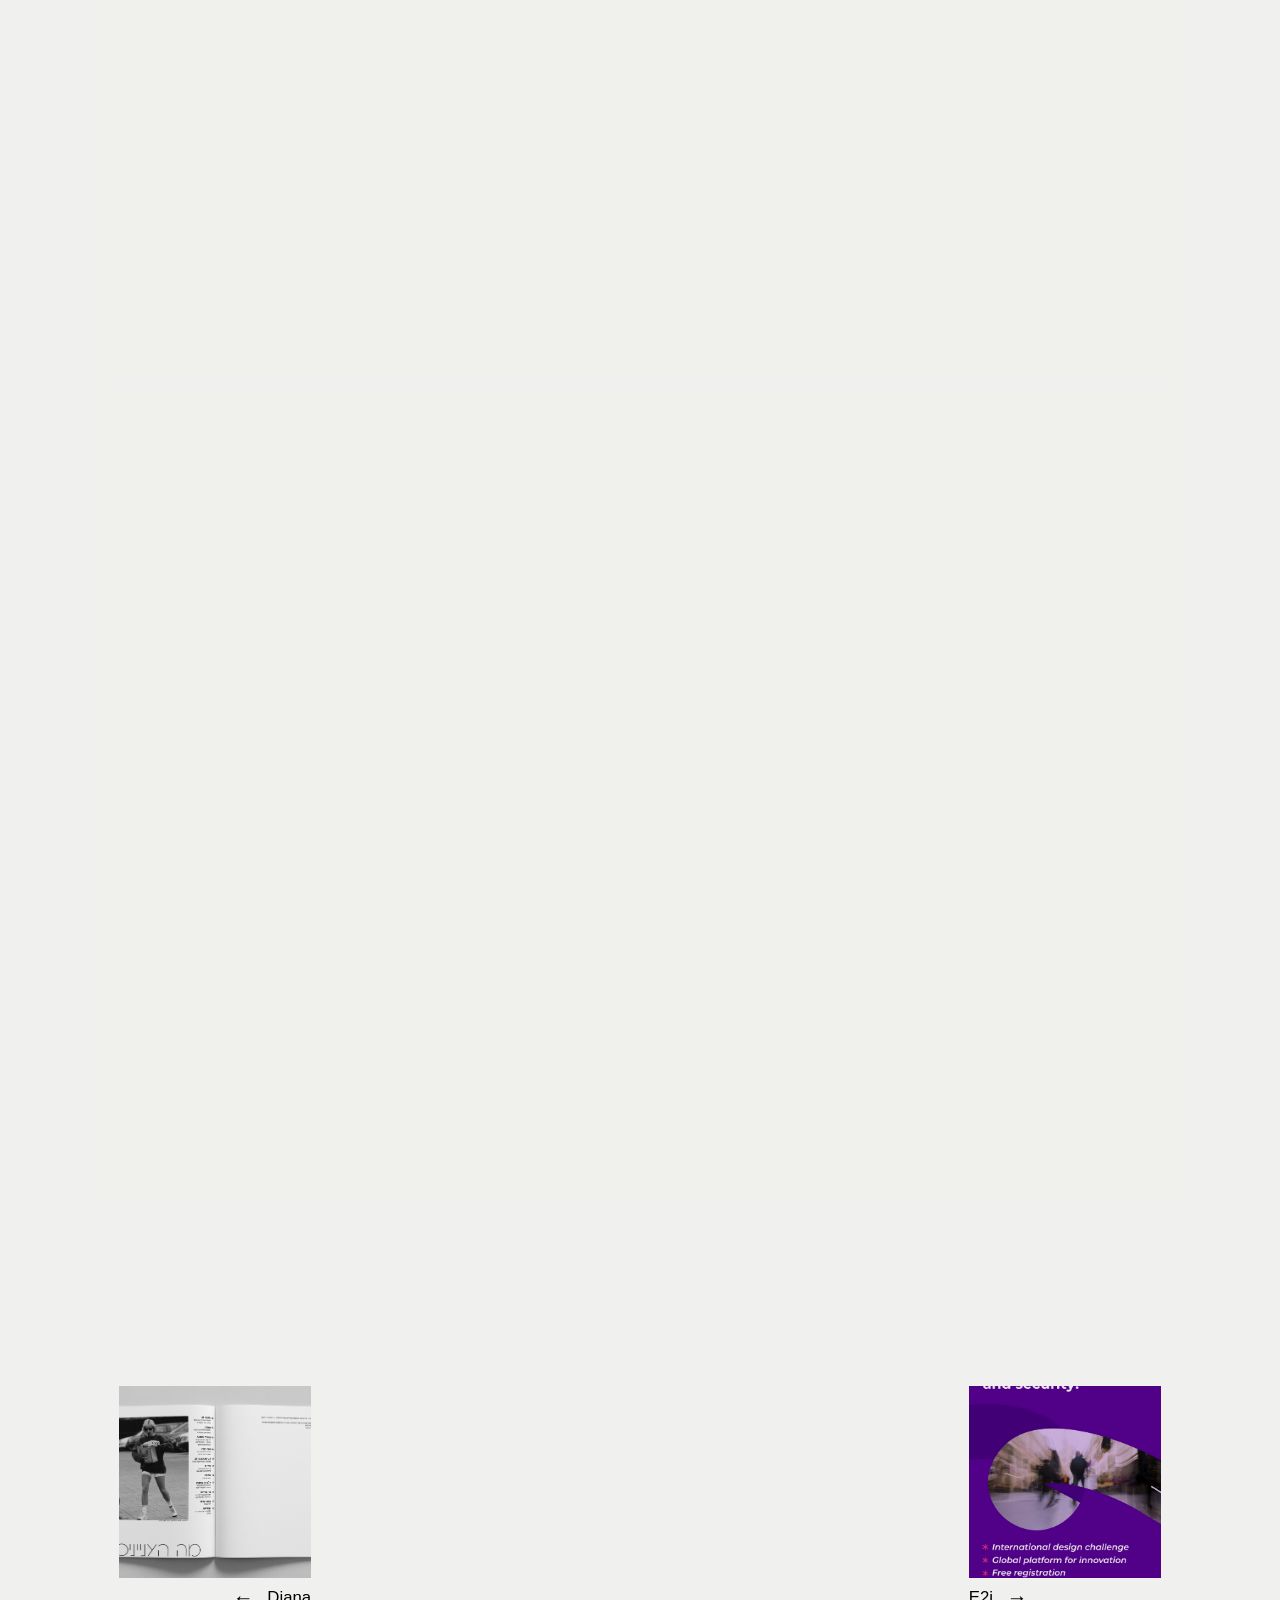
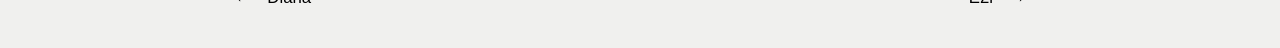
==== commit 8278dbf2: "Unify nav name across project pages, About page tweaks, fix broken video ref - All project detail pa" ====
--- a/3d-birds.html
+++ b/3d-birds.html
@@ -14,7 +14,7 @@
 
   <div class="header-backdrop"></div>
 
-  <h1><a href="index.html">Shir Ben&nbsp;Tolila</a></h1>
+  <h1 style="font-weight:300;"><a href="index.html">Shir Ben&nbsp;Tolila &middot; <em style="font-weight:500;">Motion &amp; Visual Designer</em></a></h1>
 
   <header class="slim">
     <a class="back-link" href="index.html" aria-label="Back to Work">→</a>
--- a/style.css
+++ b/style.css
@@ -84,11 +84,11 @@
   position:fixed;
   top:20px;
   left:100px;
-  font-family: 'big-caslon-fb', serif;
+  font-family: 'helvetica-neue-lt-pro', 'Helvetica Neue', Arial, sans-serif;
   font-size: 1rem;
   line-height: 1;
-  font-weight: 800;
-  font-style: italic;
+  font-weight: 100;
+  font-style: normal;
   letter-spacing: -0.02em;
   z-index:50;
   transition: top 0.3s ease, font-size 0.3s ease, font-weight 0.3s ease, letter-spacing 0.3s ease;
@@ -98,9 +98,10 @@
 body:has(.hero) h1{
   top:2vh;
   left:2vh;
-  font-size:10rem;
-  font-weight:800;
+  font-size:100px;
+  font-weight:300;
   letter-spacing:0.02em;
+  white-space:nowrap;
 }
 
 body:has(.hero) .site-nav{
@@ -109,7 +110,7 @@
 body:has(.hero).scrolled h1{
   top:20px;
   font-size:1rem;
-  font-weight:800;
+  font-weight:100;
   letter-spacing:-0.02em;
 }
 h1 a{
@@ -152,10 +153,12 @@
   padding-top: 2.5vh;
 }
 
-/* about page matches the same side spacing as project pages */
-main:has(.about-body){
-  padding-left: 100px;
-  padding-right: 100px;
+/* about page: name and content pinned close to the left edge */
+body:has(.contact) main{
+  padding-left: 2vh;
+}
+body:has(.contact) h1{
+  left: 2vh;
 }
 
 /* homepage matches the same side spacing as project pages */
@@ -222,10 +225,10 @@
 .hero{
   display:flex;
   flex-direction:column;
-  gap:0.5rem;
+  gap:0;
   max-width:60ch;
   margin-bottom:4rem;
-  margin-top:5rem;
+  margin-top:0;
   padding-left:1vh;
   padding-right:1vh;
 }
@@ -378,16 +381,26 @@
     padding-right: 24px;
   }
 
+  .model-viewer-row{
+    margin-left: -24px;
+    margin-right: -24px;
+  }
+
+  .model-viewer-row .model-viewer-frame{
+    height: auto;
+    aspect-ratio: 4 / 3;
+  }
+
   body:has(.video-gallery) h1{
     left: 24px;
   }
 
   body:has(.hero) h1{
-    left: 0;
-    width: 100vw;
+    left: 24px;
+    width: calc(100vw - 48px);
     font-size: 13.5vw;
     white-space: nowrap;
-    text-align: center;
+    text-align: left;
   }
 
   .back-link{
@@ -401,6 +414,12 @@
   main:has(.project-grid){
     padding-left: 24px;
     padding-right: 24px;
+    display: block;
+    min-height: 0;
+  }
+
+  .project-grid--single-row{
+    margin-top: 2rem;
   }
 
   body:has(.project-grid) h1{
@@ -550,7 +569,7 @@
 
 .model-viewer-row{
   display:grid;
-  grid-template-columns: 1fr;
+  grid-template-columns: minmax(0, 1fr);
   gap:16px;
   margin-top:0.5rem;
 }
@@ -1216,6 +1235,9 @@
   flex-wrap:wrap;
   gap:2.5rem;
   margin-top:1rem;
+  position:fixed;
+  left:2vh;
+  bottom:2vh;
 }
 .section-label:has(+ .contact){
   margin-bottom: 0.5rem;
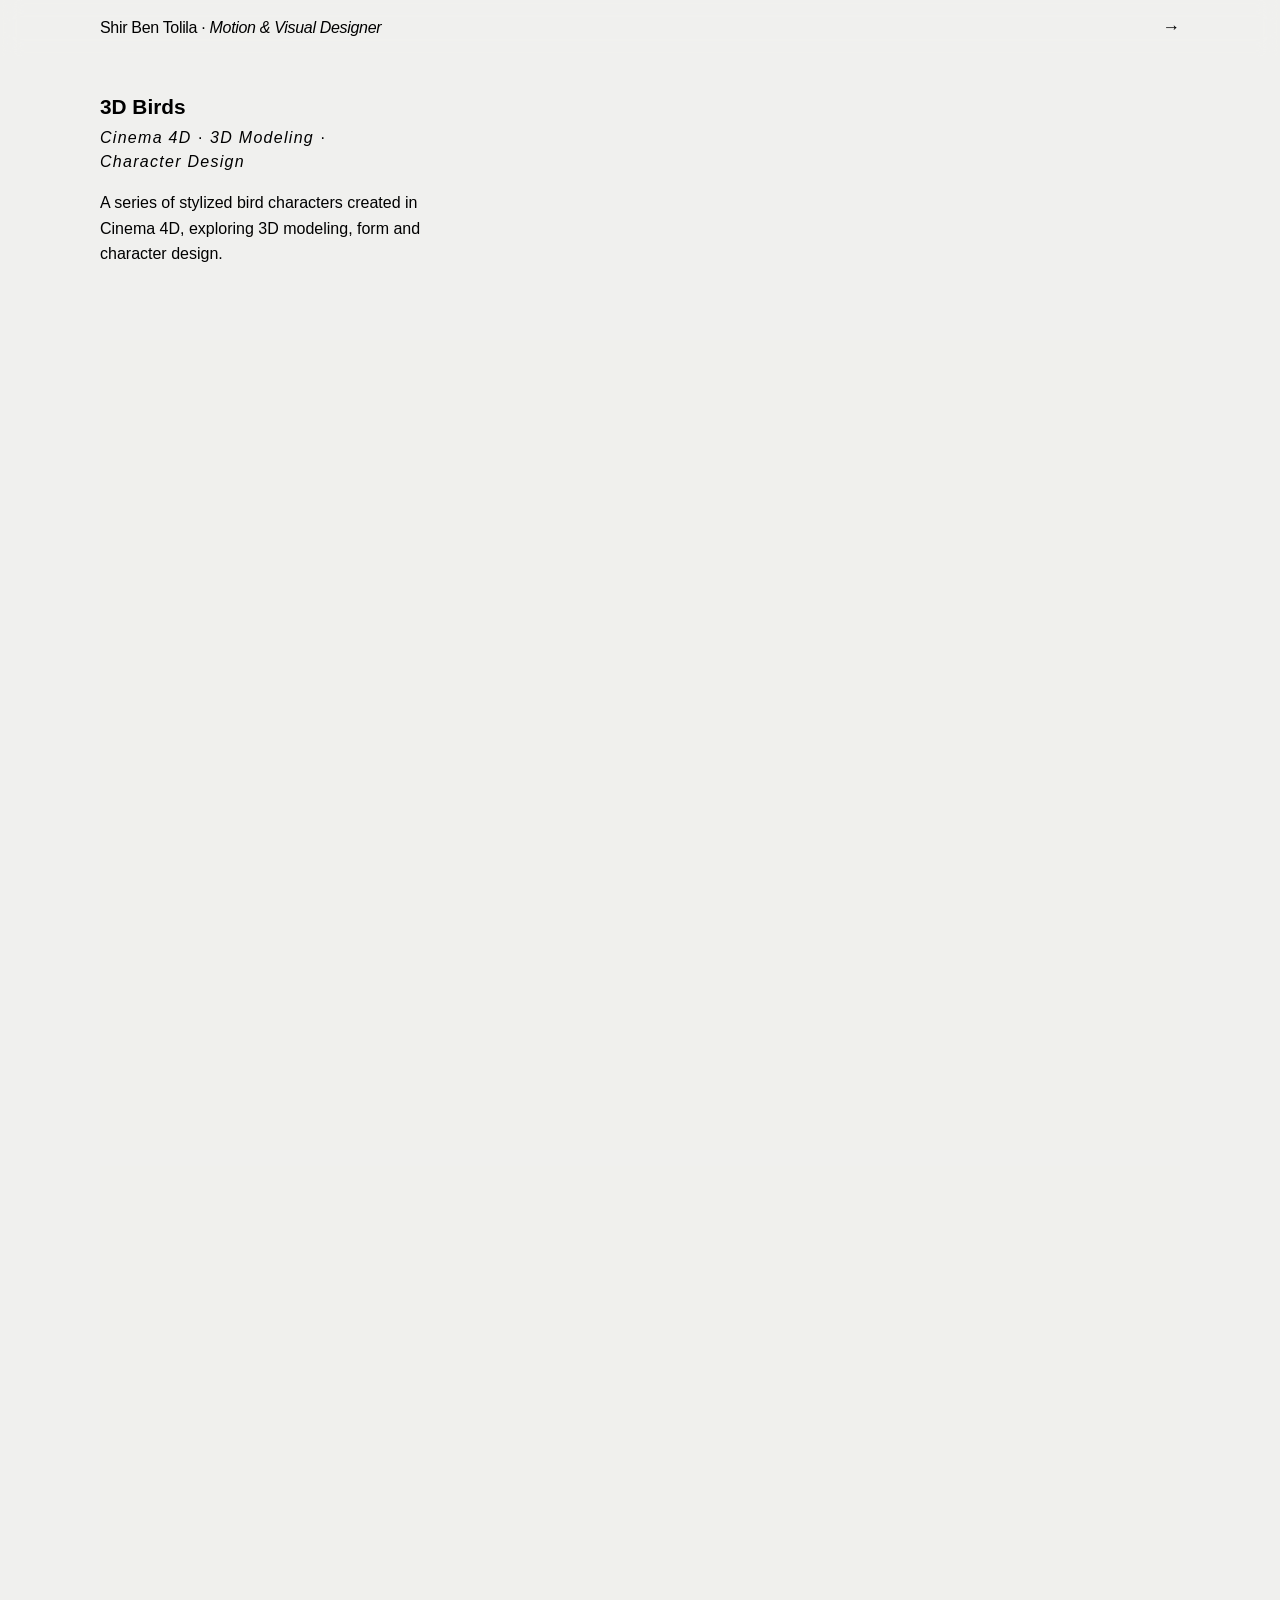
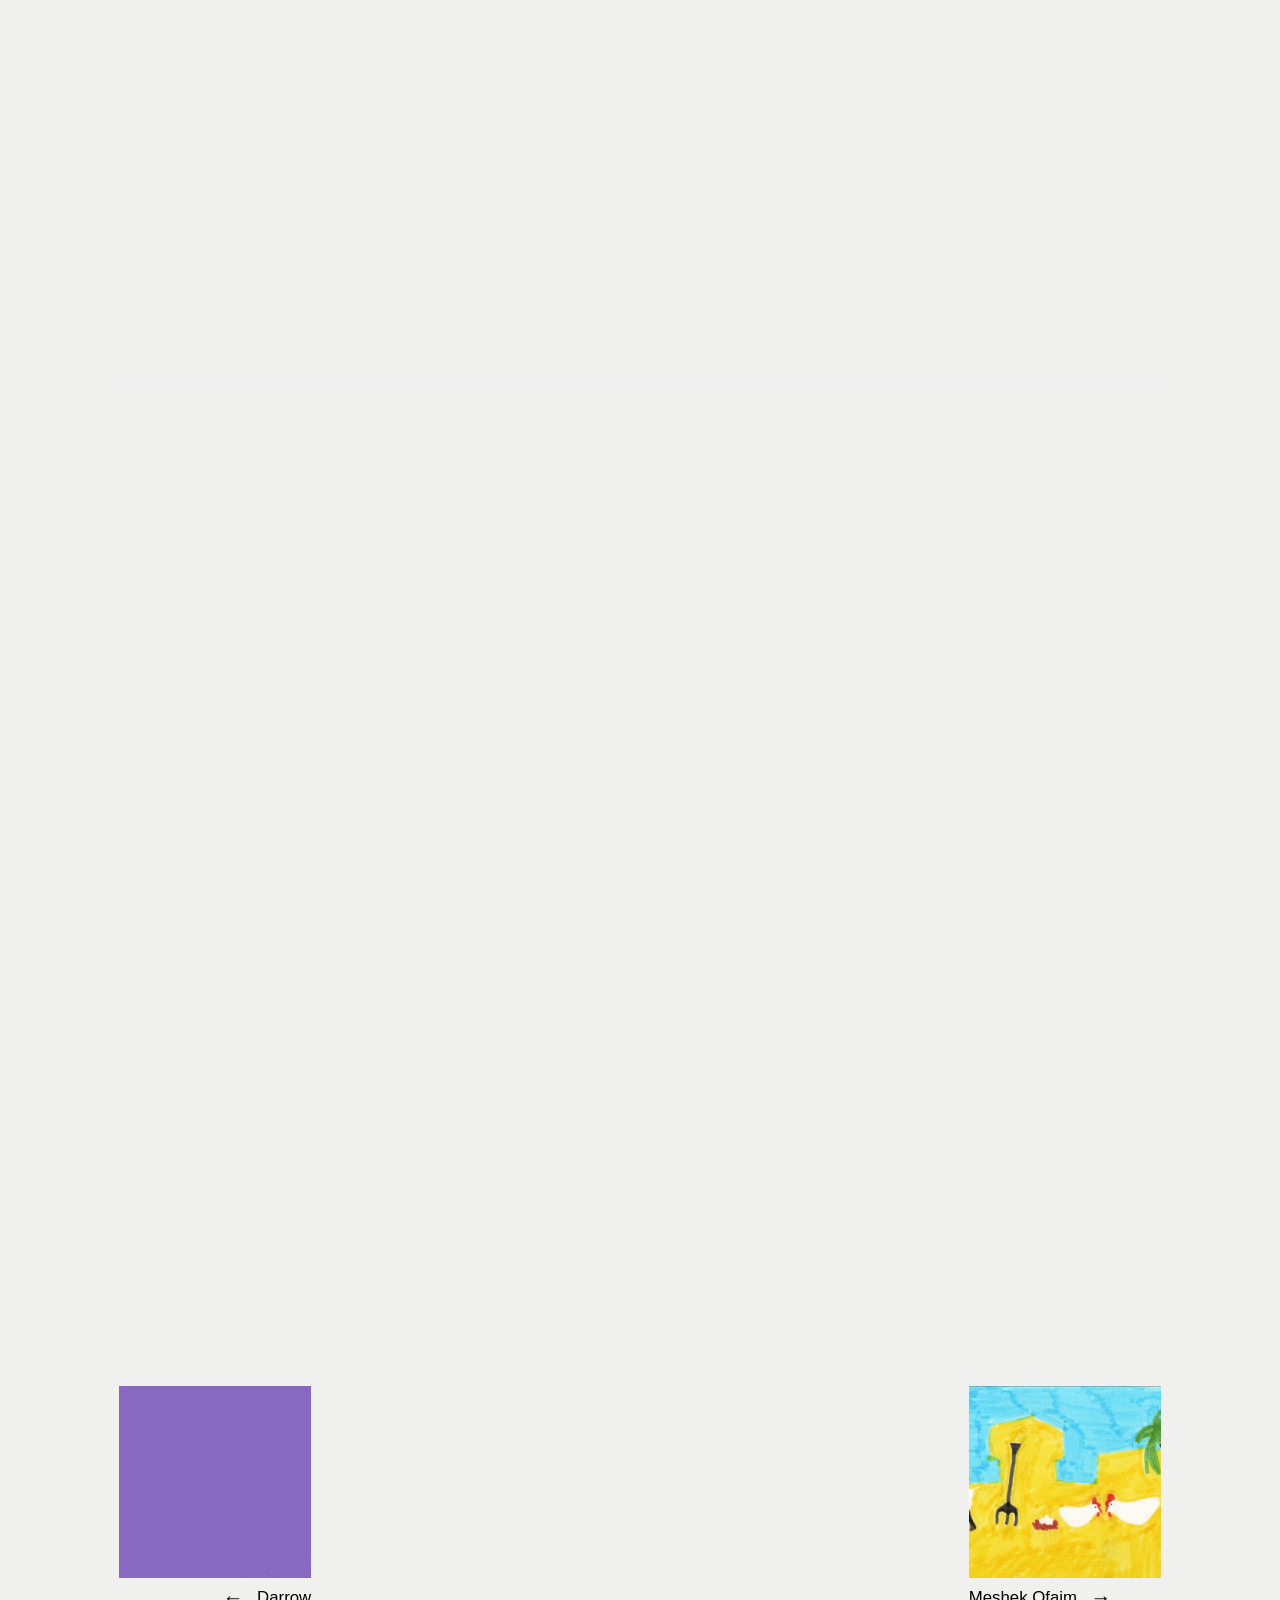
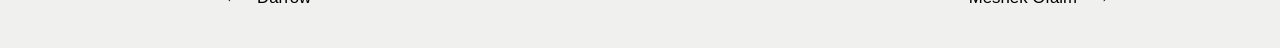
==== commit 35f94666: "Route all project prev/next navigation into Drift, Darrow, Meshek Ofaim Regardless of which project " ====
--- a/3d-birds.html
+++ b/3d-birds.html
@@ -44,9 +44,9 @@
           <div class="case-columns case-columns--full">
             <div class="case-columns__media">
               <div class="model-viewer-row">
-                <model-viewer class="model-viewer-frame" src="3d%20birds/Shir%20Klein%20flamingo.gltf" camera-controls disable-zoom auto-rotate environment-image="3d%20birds/kloofendal_overcast_puresky_1k_fill.hdr" shadow-intensity="0.35" shadow-softness="1" exposure="0.8" tone-mapping="commerce" alt="Interactive 3D model of the flamingo character"></model-viewer>
-                <model-viewer class="model-viewer-frame" src="3d%20birds/Shir%20Klein%20swan.gltf" camera-controls disable-zoom auto-rotate environment-image="3d%20birds/kloofendal_overcast_puresky_1k_fill.hdr" shadow-intensity="0.35" shadow-softness="1" exposure="0.8" tone-mapping="commerce" alt="Interactive 3D model of the swan character"></model-viewer>
-                <model-viewer class="model-viewer-frame" src="3d%20birds/peacock1.glb" camera-controls disable-zoom auto-rotate environment-image="3d%20birds/kloofendal_overcast_puresky_1k_fill.hdr" shadow-intensity="0.35" shadow-softness="1" exposure="0.8" tone-mapping="commerce" alt="Interactive 3D model of the peacock character"></model-viewer>
+                <model-viewer class="model-viewer-frame" src="3d%20birds/flamingo.draco.glb" camera-controls disable-zoom auto-rotate environment-image="3d%20birds/kloofendal_overcast_puresky_1k_fill.hdr" shadow-intensity="0.35" shadow-softness="1" exposure="0.8" tone-mapping="commerce" alt="Interactive 3D model of the flamingo character"></model-viewer>
+                <model-viewer class="model-viewer-frame" src="3d%20birds/swan.draco.glb" camera-controls disable-zoom auto-rotate environment-image="3d%20birds/kloofendal_overcast_puresky_1k_fill.hdr" shadow-intensity="0.35" shadow-softness="1" exposure="0.8" tone-mapping="commerce" alt="Interactive 3D model of the swan character"></model-viewer>
+                <model-viewer class="model-viewer-frame" src="3d%20birds/peacock1.draco.glb" camera-controls disable-zoom auto-rotate environment-image="3d%20birds/kloofendal_overcast_puresky_1k_fill.hdr" shadow-intensity="0.35" shadow-softness="1" exposure="0.8" tone-mapping="commerce" alt="Interactive 3D model of the peacock character"></model-viewer>
               </div>
             </div>
           </div>
@@ -69,21 +69,21 @@
   </div>
 
   <nav class="project-nav">
-    <a class="project-nav__link project-nav__link--prev" href="diana.html">
-      <video class="project-nav__thumb" muted playsinline loop preload="metadata" poster="Diana/1.jpg">
-        <source src="Diana/Diana%20cover.mp4" type="video/mp4">
+    <a class="project-nav__link project-nav__link--prev" href="darrow.html">
+      <video class="project-nav__thumb" muted playsinline loop preload="metadata" poster="posters/darrow.png">
+        <source src="Darrow/Darrow%20cover.mp4" type="video/mp4">
       </video>
       <span class="project-nav__row">
         <span class="project-nav__arrow">←</span>
-        <span class="project-nav__title">Diana</span>
+        <span class="project-nav__title">Darrow</span>
       </span>
     </a>
-    <a class="project-nav__link project-nav__link--next" href="e2i.html">
-      <video class="project-nav__thumb" muted playsinline loop preload="metadata" poster="posters/e2i.jpg">
-        <source src="e2i/Comp%201.mp4" type="video/mp4">
+    <a class="project-nav__link project-nav__link--next" href="meshek-ofaim.html">
+      <video class="project-nav__thumb" muted playsinline loop preload="metadata" poster="posters/meshek-ofaim.png">
+        <source src="Meshek%20Ofaim/meshek%20ofaim%20cover.mp4" type="video/mp4">
       </video>
       <span class="project-nav__row">
-        <span class="project-nav__title">E2i</span>
+        <span class="project-nav__title">Meshek Ofaim</span>
         <span class="project-nav__arrow">→</span>
       </span>
     </a>
--- a/style.css
+++ b/style.css
@@ -102,6 +102,12 @@
   font-weight:300;
   letter-spacing:0.02em;
   white-space:nowrap;
+}
+body:has(.hero) h1 em{
+  font-weight:500;
+}
+.name-break{
+  display:none;
 }
 
 body:has(.hero) .site-nav{
@@ -256,6 +262,7 @@
   display:block;
   height: 45vh;
   background:#000;
+  box-shadow: 0 4px 14px rgba(0,0,0,0.06);
   transition: box-shadow 0.1s ease, transform 0.1s ease;
 }
 .project-card:hover{
@@ -338,6 +345,33 @@
 }
 .project-grid--single-row .project-item{
   flex: 0 0 auto;
+}
+@media (min-width: 641px){
+  .project-grid--single-row .project-item:has(a[href="3d-birds.html"]) .project-card{
+    width: 57vh;
+    height: 34vh;
+    background: var(--paper);
+  }
+  .project-grid--single-row .project-item:has(a[href="3d-birds.html"]) .project-card video{
+    width: 100%;
+    height: 100%;
+    object-fit: cover;
+    object-position: center;
+  }
+  .project-grid--single-row .project-item:has(a[href="drift.html"]) .project-card,
+  .project-grid--single-row .project-item:has(a[href="darrow.html"]) .project-card,
+  .project-grid--single-row .project-item:has(a[href="e2i.html"]) .project-card{
+    height: 60vh;
+  }
+  .project-grid--single-row .project-item:has(a[href="meshek-ofaim.html"]) .project-card{
+    height: 40vh;
+  }
+  .project-grid--single-row .project-item:has(a[href="kibuts-sign.html"]) .project-card{
+    height: 50vh;
+  }
+  .project-grid--single-row .project-item:has(a[href="diana.html"]) .project-card{
+    height: 30vh;
+  }
 }
 
 @media (max-width: 640px){
@@ -375,6 +409,12 @@
     width: 100%;
     height: auto;
   }
+  .project-grid--single-row .card-tags{
+    position: static;
+    opacity: 1;
+    order: -1;
+    margin: 0 0 0.4rem;
+  }
 
   main:has(.video-gallery){
     padding-left: 24px;
@@ -395,12 +435,41 @@
     left: 24px;
   }
 
+  .hero{
+    padding-left: 0;
+    padding-right: 0;
+  }
+
+  /* mobile: name matches the plain project-page style, no big hero growth */
   body:has(.hero) h1{
+    top: 20px;
     left: 24px;
-    width: calc(100vw - 48px);
-    font-size: 13.5vw;
+    width: auto;
+    font-size: 1rem;
+    font-weight: 300;
+    white-space: normal;
+    text-align: left;
+    line-height: 1.5;
+  }
+  body:has(.hero) h1 .name-break{
+    display: inline;
+  }
+  body:has(.hero) h1 .mid-dot{
+    display: none;
+  }
+  body:has(.hero) h1 em{
+    font-weight: 500;
+  }
+  body:has(.hero).scrolled h1{
+    font-weight: 300;
     white-space: nowrap;
-    text-align: left;
+    line-height: 1;
+  }
+  body:has(.hero).scrolled h1 .name-break{
+    display: none;
+  }
+  body:has(.hero).scrolled h1 .mid-dot{
+    display: inline;
   }
 
   .back-link{
@@ -435,10 +504,6 @@
     left: 24px;
   }
 
-  /* name wraps to two lines on narrow screens; give the hero extra clearance */
-  body:has(.hero) .hero{
-    margin-top: 8.5rem;
-  }
 }
 
 .project-section{
